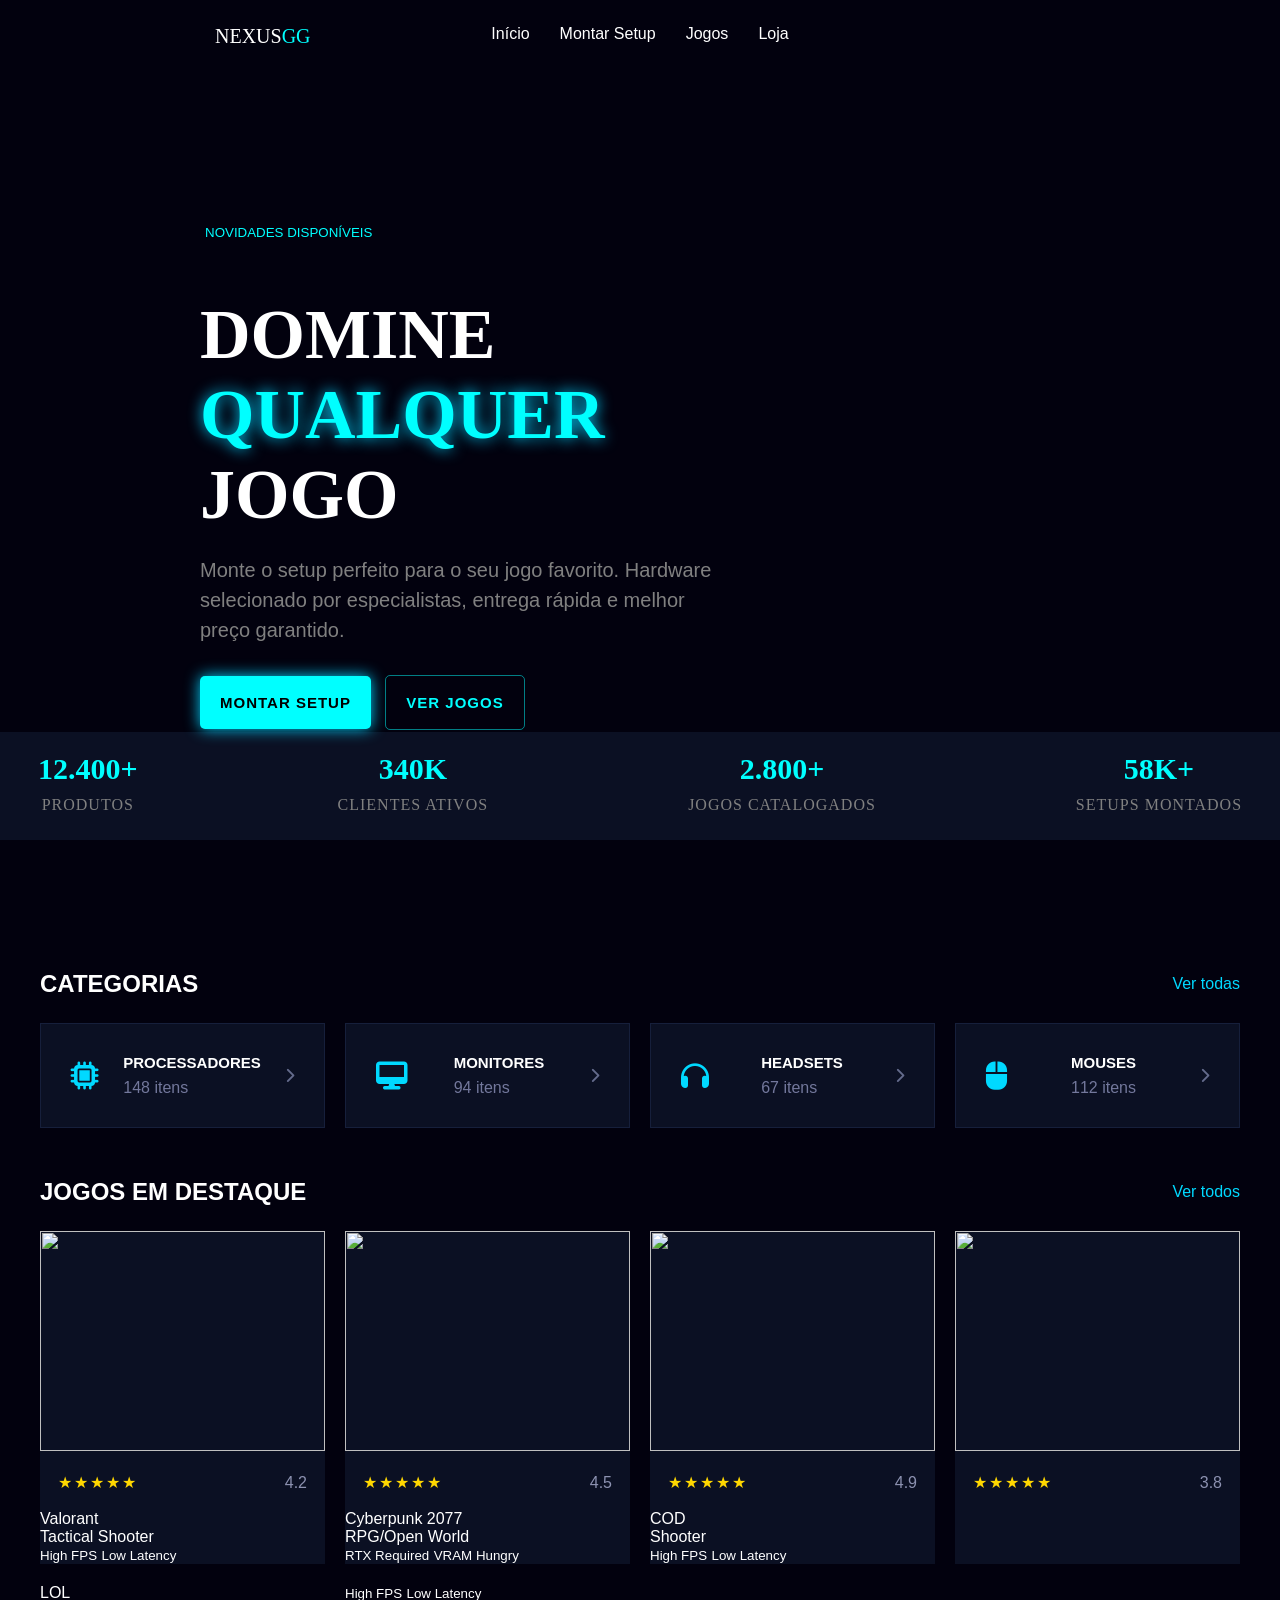
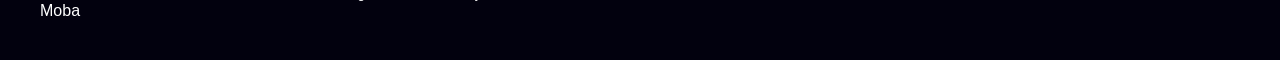
==== index.html @ 4ee85129 "Zero bala" ====
<!DOCTYPE html>
<html lang="pt-BR">

<head>
    <meta charset="UTF-8">
    <meta name="viewport" content="width=device-width, initial-scale=1.0">
    <title>NEXUSGG</title>
    <link rel="stylesheet" href="style.css">
     <link
    rel="stylesheet"
    href="https://cdnjs.cloudflare.com/ajax/libs/font-awesome/6.5.1/css/all.min.css"
    />
</head>

<body>
    <div class="bimg"></div>
    <header>
        <nav class="navegacao">
            <div class="navg">
                <span class="nexus">NEXUS<span class="gg">GG</span></span>
                <ul>
                    <li>Início</li>
                    <li>Montar Setup</li>
                    <li>Jogos</li>
                    <li>Loja</li>
                </ul>
            </div>
        </nav>
    </header>
    <main>
        <button class="novidade">NOVIDADES DISPONÍVEIS</button>
        <section class="intro">
            <span class="texto">DOMINE<br><span class="qualquer">QUALQUER</span><br>JOGO</span>
            <p>Monte o setup perfeito para o seu jogo favorito. Hardware<br>selecionado por especialistas, entrega
                rápida e melhor<br>preço garantido.</p>
            <button class="setup-button">MONTAR SETUP</button>
            <button class="jogos-button">VER JOGOS</button>
        </section>

        <div class="dados">
            <ul>
                <li>
                    <span class="valor">12.400+</span>
                    <span class="legenda">PRODUTOS</span>
                </li>
                <li>
                    <span class="valor">340K</span>
                    <span class="legenda">CLIENTES ATIVOS</span>
                </li>
                <li>
                    <span class="valor">2.800+</span>
                    <span class="legenda">JOGOS CATALOGADOS</span>
                </li>
                <li>
                    <span class="valor">58K+</span>
                    <span class="legenda">SETUPS MONTADOS</span>
                </li>
            </ul>
        </div>
    </main>
    <script src="main.js"></script>

    <section class="categorias">

        <div class="titulo">

            <h2>CATEGORIAS</h2>

            <a href="#">Ver todas</a>

        </div>

        <div class="cards-categorias">

            <div class="card">

                <i class="fa-solid fa-microchip"></i>

                <div>

                    <h3>PROCESSADORES</h3>

                    <p>148 itens</p>

                </div>

                <i class="fa-solid fa-chevron-right seta"></i>

            </div>

            <div class="card">

                <i class="fa-solid fa-desktop"></i>

                <div>

                    <h3>MONITORES</h3>

                    <p>94 itens</p>

                </div>

                <i class="fa-solid fa-chevron-right seta"></i>
                

            </div>

            <div class="card">

                <i class="fa-solid fa-headphones"></i>

                <div>

                    <h3>HEADSETS</h3>

                    <p>67 itens</p>

                </div>

                <i class="fa-solid fa-chevron-right seta"></i>

            </div>

            <div class="card">

                <i class="fa-solid fa-computer-mouse"></i>

                <div>

                    <h3>MOUSES</h3>

                    <p>112 itens</p>

                </div>

                <i class="fa-solid fa-chevron-right seta"></i>

            </div>

        </div>

    </section>

    <!-- JOGOS -->

    <section class="jogos">

        <div class="titulo">

            <h2>JOGOS EM DESTAQUE</h2>

            <a href="#">Ver todos</a>

        </div>

        <div class="cards-jogos">

            <!-- CARD 1 -->

            <div class="game-card">

                <img src="/PROJETO-INTEGRADOR-SITE/img/vava.png" alt="">

                <div class="game-info">

                    <div class="stars">

                        ★★★★★

                    </div>

                    <span>4.2</span>

                </div>

                <div class="dados-jogos">
                    <span>Valorant</span>
                    <span>Tactical Shooter</span>
                </div>
                <div class="buttons-jogos">
                    <button class="button-jogos">High FPS</button>
                    <button class="button-jogos">Low Latency</button>
                </div>

            </div>

            <!-- CARD 2 -->

            <div class="game-card">

                <img src="/PROJETO-INTEGRADOR-SITE/img/cyber.jpg" alt="">

                <div class="game-info">

                    <div class="stars">

                        ★★★★★

                    </div>

                    <span>4.5</span>

                </div>

                <div class="dados-jogos">
                    <span>Cyberpunk 2077</span>
                    <span>RPG/Open World</span>
                </div>
                <div class="buttons-jogos">
                    <button class="button-jogos">RTX Required</button>
                    <button class="button-jogos">VRAM Hungry</button>
                </div>

            </div>

            <!-- CARD 3 -->

            <div class="game-card">

                <img src="/PROJETO-INTEGRADOR-SITE/img/cod.jpg" alt="">

                <div class="game-info">

                    <div class="stars">

                        ★★★★★

                    </div>

                    <span>4.9</span>

                </div>

                <div class="dados-jogos">
                    <span>COD</span>
                    <span>Shooter</span>
                </div>
                <div class="buttons-jogos">
                    <button class="button-jogos">High FPS</button>
                    <button class="button-jogos">Low Latency</button>
                </div>

            </div>

            <!-- CARD 4 -->

            <div class="game-card">

                <img src="/PROJETO-INTEGRADOR-SITE/img/lol.jpg" alt="">

                <div class="game-info">

                    <div class="stars">

                        ★★★★★

                    </div>

                    <span>3.8</span>

                </div>

            </div>
                <div class="dados-jogos">
                    <span>LOL</span>
                    <span>Moba</span>
                </div>
                <div class="buttons-jogos">
                    <button class="button-jogos">High FPS</button>
                    <button class="button-jogos">Low Latency</button>
                </div>
        </div>

    </section>
</body>

</html>
---- style.css ----
*{
    margin: 0;
    padding: 0;
    box-sizing: border-box;
}

body{
    font-family: Arial, Helvetica, sans-serif;
    background-color: rgb(2, 1, 14);
}

.bimg{
    background-image: url(/PROJETO-INTEGRADOR-SITE/img/setup.png);
    background-size: cover;
    position: absolute;
    background-position: center;
    opacity: 1;

    width: 100%;
    height: 90%;

    z-index: -1;

    mask-image: linear-gradient(
        to right,
        transparent 0%,
        transparent 30%,
        black 100%
    );
}

.navg{
    height: 70px;
    width: 100%;
    background: rgb(2, 1, 14);
    display: grid;
    grid-template-columns: 1fr auto 1fr;
    justify-content: space-between;
}

.navg ul{
    padding: 25px;
    color: white;
    gap: 30px;
    display: flex;
    list-style: none;
}

.nexus{
    font-size: 20px;
    margin-left: 190px;
    padding: 25px;
    color: white;
}

.intro{
    padding: 200px;
}
.texto{
    color: white;
    font-weight: bold;
    font-size: 70px;
}

.intro p{
    color: gray;
    margin-top: 20px;
    margin-bottom: 10px ;
    font-size: 20px;
    line-height: 1.5;
}

.intro button{
    letter-spacing: 1px;
    margin-top: 20px;
    padding: 18px 20px;
    border-radius: 5px;
    font-weight: bold;
    font-size: 15px;
}

.dados{
    background: #0b1023;
    justify-content: center;
    align-items: center;
    height: 12%;
    width: 100%;
    position: absolute;
    bottom: 60px;

    z-index: -1;
}


.dados ul{
    padding: 20px;
    display: flex;
    justify-content: center;
    align-items: center;
    gap: 200px;
    list-style: none;
}

.dados li{
    display: flex;
    flex-direction: column;
    align-items: center;
    text-align: center;
    font-family: "Nasalization";
}

.novidade{
    display: flex;
    position: relative;
    top: 150px;
    margin-left: 200px;
    font-size: smaller;
    padding: 5px 5px;
    border-radius: 15px;
}

/* NAVBAR */

.navbar{
    width: 100%;

    display: flex;

    justify-content: space-between;

    align-items: center;

    padding: 22px 40px;

    border-bottom: 1px solid #11182f;
}

/* LOGO */

.logo{
    display: flex;

    align-items: center;

    gap: 12px;
}

.logo-icon{
    width: 38px;
    height: 38px;

    background: linear-gradient(135deg, #00d9ff, #008cff);

    border-radius: 8px;

    display: flex;

    justify-content: center;

    align-items: center;
}

.logo-icon i{
    color: black;
}

.logo h1{
    font-size: 33px;
}

.logo span{
    color: #00d9ff;
}

/* MENU */

nav{
    display: flex;

    gap: 35px;
}

nav a{
    text-decoration: none;

    color: #6c7192;

    transition: 0.3s;
}

nav a:hover{
    color: #00d9ff;
}

.active{
    color: #00d9ff;
    border-bottom: 2px solid #00d9ff;
    padding-bottom: 6px;
}

/* ICONS */

.icons{
    display: flex;

    gap: 22px;

    color: #7a80a3;

    font-size: 18px;
}

.icons i{
    cursor: pointer;

    transition: 0.3s;
}

.icons i:hover{
    color: #00d9ff;
}

/* TITULOS */

.titulo{
    display: flex;
    justify-content: space-between;
    align-items: center;
    margin-bottom: 25px;
}

.titulo a{
    color: #00d9ff;

    text-decoration: none;
}

.titulo h2{
    color: white;
}

/* CATEGORIAS */

.categorias{
    color:white;
    padding: 40px;
}

/* GRID */

.cards-categorias{
    display: grid;

    grid-template-columns: repeat(4, 1fr);

    gap: 20px;
}

/* CARD */

.card{
    color: white;

    background-color: #0b1023;

    border: 1px solid #161f3b;


    padding: 30px;

    display: flex;

    justify-content: space-between;

    align-items: center;

    transition: 0.3s;

    cursor: pointer;
}

.card:hover{
    transform: translateY(-5px);

    border-color: #00d9ff;
}

/* ICONE */

.card i{
    font-size: 28px;
}

/* PRIMEIRO ICONE */

.card i:first-child{
    color: #00d9ff;
}

/* SETA */

.seta{
    color: #646b8c;

    font-size: 15px !important;
}

/* TEXTO */

.card h3{
    font-size: 15px;

    margin-bottom: 8px;
}

.card p{
    color: #73789c;
}

/* JOGOS */

.jogos{
    padding: 10px 40px 40px 40px;
}

/* GRID JOGOS */

.cards-jogos{

    display: grid;

    grid-template-columns: repeat(4, 1fr);

    gap: 20px;
}

/* CARD GAME */

.game-card{
    background-color: #0b1023;


    overflow: hidden;

    transition: 0.3s;

    cursor: pointer;
}

.game-card:hover{
    transform: scale(1.03);
}

/* IMAGEM */

.game-card img{
    width: 100%;

    height: 220px;

    object-fit: cover;
}

/* INFO */

.game-info{
    display: flex;

    justify-content: space-between;

    align-items: center;

    padding: 18px;
}

/* ESTRELAS */

.stars{
    color: gold;

    letter-spacing: 2px;
}

.game-info span{
    color: #8d92b1;
}

.dados-jogos{
    color :white;
    display: grid; 
}

.button-jogos{

    color: white;
    border:none;
    background:none;
}













/* RESPONSIVO */

@media(max-width: 1100px){

    .cards-categorias{
        grid-template-columns: repeat(2, 1fr);
    }

    .cards-jogos{
        grid-template-columns: repeat(2, 1fr);
    }

}

@media(max-width: 700px){

    .navbar{
        flex-direction: column;

        gap: 20px;
    }

    nav{
        flex-wrap: wrap;

        justify-content: center;
    }

    .cards-categorias{
        grid-template-columns: 1fr;
    }

    .cards-jogos{
        grid-template-columns: 1fr;
    }

}








































/*Aparencia*/

@font-face {
    font-family: "Nasalization";
    src: url(/PROJETO-INTEGRADOR-SITE/fonts/Nasalization\ Rg.otf) format("opentype");
}

@font-face {
    font-family: "Micro";
    src: url(/PROJETO-INTEGRADOR-SITE/fonts/microgrammanormal.ttf) format("opentype");
}

.navg li:hover{
    color: aqua;
    transition: 0.3s;
    cursor: pointer;
}


.intro button:hover{
    transform: translateY(-10px);
    transition: 0.5s;
}

.nexus{
    font-family: "Nasalization";
    cursor: pointer;
}

.gg{
    color: aqua;
}

.qualquer{
    font-family: "Micro";
    color: aqua;
    text-shadow: 0px 0px 15px rgb(0, 210, 253);
}
.texto{
    font-family: "Micro";
}

.setup-button{
    color: black;
    background: aqua;
    box-shadow: 0px 0px 15px rgb(0, 210, 253);
    border-style: none;
}

.setup-button:hover{
    background: white;
    transition: 0.5s;
}

.jogos-button{
    margin-left: 10px;
    background: none;
    border: 1px solid rgba(0, 255, 255, 0.493);
    color: aqua;
}

.jogos-button:hover{
    background: rgb(37, 37, 37);
    transition: 0.5s;
}

.novidade{
    border-style: inherit;
    color: aqua;
    background: none;
}
.valor{
    color: aqua;
    font-weight: bold;
    font-size: 30px;
    margin-bottom: 10px;
}

.legenda{
    color: gray;
    letter-spacing: 1px;
}






/* Responsividade */
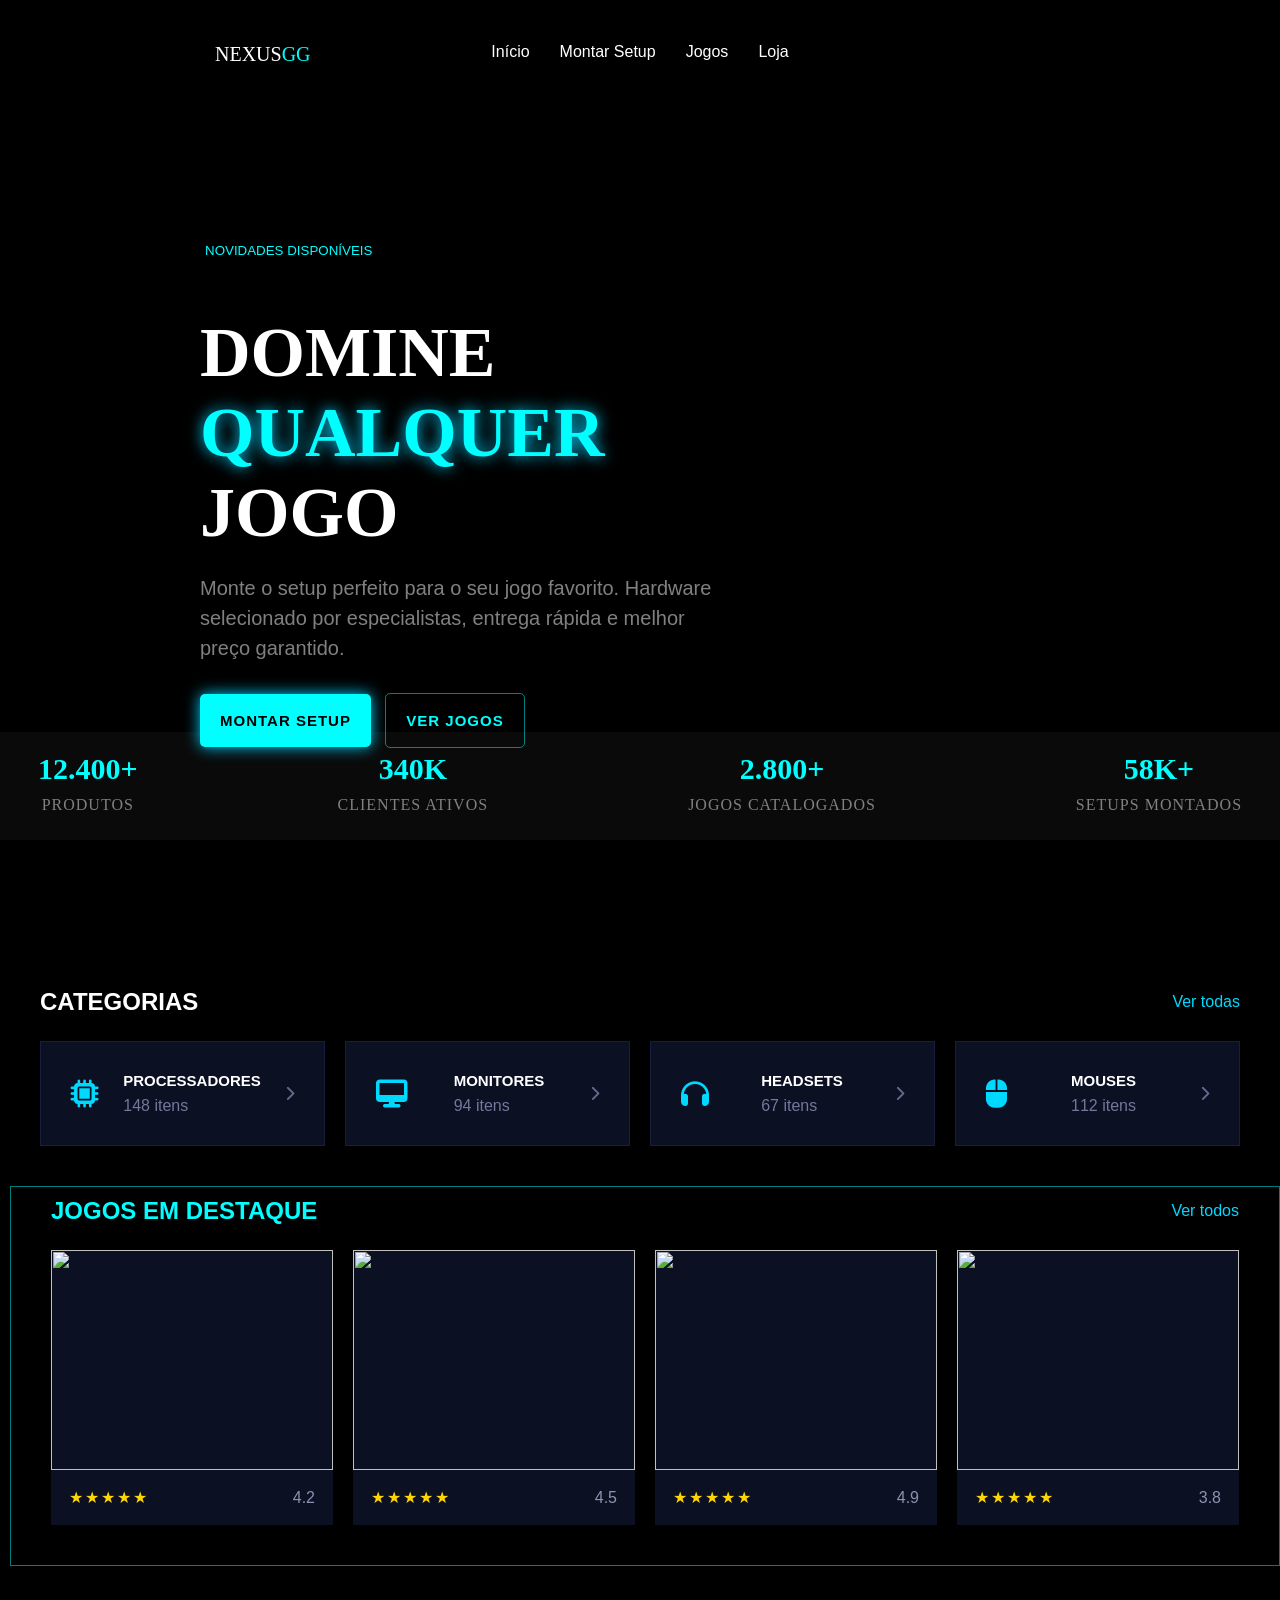
==== commit b9385610: "Finaliza merge" ====
--- a/index.html
+++ b/index.html
@@ -1,277 +1,260 @@
-<!DOCTYPE html>
-<html lang="pt-BR">
-
-<head>
-    <meta charset="UTF-8">
-    <meta name="viewport" content="width=device-width, initial-scale=1.0">
-    <title>NEXUSGG</title>
-    <link rel="stylesheet" href="style.css">
-     <link
-    rel="stylesheet"
-    href="https://cdnjs.cloudflare.com/ajax/libs/font-awesome/6.5.1/css/all.min.css"
-    />
-</head>
-
-<body>
-    <div class="bimg"></div>
-    <header>
-        <nav class="navegacao">
-            <div class="navg">
-                <span class="nexus">NEXUS<span class="gg">GG</span></span>
-                <ul>
-                    <li>Início</li>
-                    <li>Montar Setup</li>
-                    <li>Jogos</li>
-                    <li>Loja</li>
-                </ul>
-            </div>
-        </nav>
-    </header>
-    <main>
-        <button class="novidade">NOVIDADES DISPONÍVEIS</button>
-        <section class="intro">
-            <span class="texto">DOMINE<br><span class="qualquer">QUALQUER</span><br>JOGO</span>
-            <p>Monte o setup perfeito para o seu jogo favorito. Hardware<br>selecionado por especialistas, entrega
-                rápida e melhor<br>preço garantido.</p>
-            <button class="setup-button">MONTAR SETUP</button>
-            <button class="jogos-button">VER JOGOS</button>
-        </section>
-
-        <div class="dados">
-            <ul>
-                <li>
-                    <span class="valor">12.400+</span>
-                    <span class="legenda">PRODUTOS</span>
-                </li>
-                <li>
-                    <span class="valor">340K</span>
-                    <span class="legenda">CLIENTES ATIVOS</span>
-                </li>
-                <li>
-                    <span class="valor">2.800+</span>
-                    <span class="legenda">JOGOS CATALOGADOS</span>
-                </li>
-                <li>
-                    <span class="valor">58K+</span>
-                    <span class="legenda">SETUPS MONTADOS</span>
-                </li>
-            </ul>
-        </div>
-    </main>
-    <script src="main.js"></script>
-
-    <section class="categorias">
-
-        <div class="titulo">
-
-            <h2>CATEGORIAS</h2>
-
-            <a href="#">Ver todas</a>
-
-        </div>
-
-        <div class="cards-categorias">
-
-            <div class="card">
-
-                <i class="fa-solid fa-microchip"></i>
-
-                <div>
-
-                    <h3>PROCESSADORES</h3>
-
-                    <p>148 itens</p>
-
-                </div>
-
-                <i class="fa-solid fa-chevron-right seta"></i>
-
-            </div>
-
-            <div class="card">
-
-                <i class="fa-solid fa-desktop"></i>
-
-                <div>
-
-                    <h3>MONITORES</h3>
-
-                    <p>94 itens</p>
-
-                </div>
-
-                <i class="fa-solid fa-chevron-right seta"></i>
-                
-
-            </div>
-
-            <div class="card">
-
-                <i class="fa-solid fa-headphones"></i>
-
-                <div>
-
-                    <h3>HEADSETS</h3>
-
-                    <p>67 itens</p>
-
-                </div>
-
-                <i class="fa-solid fa-chevron-right seta"></i>
-
-            </div>
-
-            <div class="card">
-
-                <i class="fa-solid fa-computer-mouse"></i>
-
-                <div>
-
-                    <h3>MOUSES</h3>
-
-                    <p>112 itens</p>
-
-                </div>
-
-                <i class="fa-solid fa-chevron-right seta"></i>
-
-            </div>
-
-        </div>
-
-    </section>
-
-    <!-- JOGOS -->
-
-    <section class="jogos">
-
-        <div class="titulo">
-
-            <h2>JOGOS EM DESTAQUE</h2>
-
-            <a href="#">Ver todos</a>
-
-        </div>
-
-        <div class="cards-jogos">
-
-            <!-- CARD 1 -->
-
-            <div class="game-card">
-
-                <img src="/PROJETO-INTEGRADOR-SITE/img/vava.png" alt="">
-
-                <div class="game-info">
-
-                    <div class="stars">
-
-                        ★★★★★
-
-                    </div>
-
-                    <span>4.2</span>
-
-                </div>
-
-                <div class="dados-jogos">
-                    <span>Valorant</span>
-                    <span>Tactical Shooter</span>
-                </div>
-                <div class="buttons-jogos">
-                    <button class="button-jogos">High FPS</button>
-                    <button class="button-jogos">Low Latency</button>
-                </div>
-
-            </div>
-
-            <!-- CARD 2 -->
-
-            <div class="game-card">
-
-                <img src="/PROJETO-INTEGRADOR-SITE/img/cyber.jpg" alt="">
-
-                <div class="game-info">
-
-                    <div class="stars">
-
-                        ★★★★★
-
-                    </div>
-
-                    <span>4.5</span>
-
-                </div>
-
-                <div class="dados-jogos">
-                    <span>Cyberpunk 2077</span>
-                    <span>RPG/Open World</span>
-                </div>
-                <div class="buttons-jogos">
-                    <button class="button-jogos">RTX Required</button>
-                    <button class="button-jogos">VRAM Hungry</button>
-                </div>
-
-            </div>
-
-            <!-- CARD 3 -->
-
-            <div class="game-card">
-
-                <img src="/PROJETO-INTEGRADOR-SITE/img/cod.jpg" alt="">
-
-                <div class="game-info">
-
-                    <div class="stars">
-
-                        ★★★★★
-
-                    </div>
-
-                    <span>4.9</span>
-
-                </div>
-
-                <div class="dados-jogos">
-                    <span>COD</span>
-                    <span>Shooter</span>
-                </div>
-                <div class="buttons-jogos">
-                    <button class="button-jogos">High FPS</button>
-                    <button class="button-jogos">Low Latency</button>
-                </div>
-
-            </div>
-
-            <!-- CARD 4 -->
-
-            <div class="game-card">
-
-                <img src="/PROJETO-INTEGRADOR-SITE/img/lol.jpg" alt="">
-
-                <div class="game-info">
-
-                    <div class="stars">
-
-                        ★★★★★
-
-                    </div>
-
-                    <span>3.8</span>
-
-                </div>
-
-            </div>
-                <div class="dados-jogos">
-                    <span>LOL</span>
-                    <span>Moba</span>
-                </div>
-                <div class="buttons-jogos">
-                    <button class="button-jogos">High FPS</button>
-                    <button class="button-jogos">Low Latency</button>
-                </div>
-        </div>
-
-    </section>
-</body>
-
-</html>
+<<<<<<< HEAD
+<!DOCTYPE html>
+<html lang="en">
+<head>
+    <meta charset="UTF-8">
+    <meta name="viewport" content="width=device-width, initial-scale=1.0">
+    <title>Document</title>
+</head>
+<body>
+    
+</body>
+</html>
+=======
+<!DOCTYPE html>
+<html lang="pt-BR">
+
+<head>
+    <meta charset="UTF-8">
+    <meta name="viewport" content="width=device-width, initial-scale=1.0">
+    <title>NEXUSGG</title>
+    <link rel="stylesheet" href="style.css">
+     <link
+    rel="stylesheet"
+    href="https://cdnjs.cloudflare.com/ajax/libs/font-awesome/6.5.1/css/all.min.css"
+    />
+</head>
+
+<body>
+    <div class="bimg"></div>
+    <header>
+        <nav class="navegacao">
+            <div class="navg">
+                <span class="nexus">NEXUS<span class="gg">GG</span></span>
+                <ul>
+                    <li>Início</li>
+                    <li>Montar Setup</li>
+                    <li>Jogos</li>
+                    <li>Loja</li>
+                </ul>
+            </div>
+        </nav>
+    </header>
+    <main>
+        <button class="novidade">NOVIDADES DISPONÍVEIS</button>
+        <section class="intro">
+            <span class="texto">DOMINE<br><span class="qualquer">QUALQUER</span><br>JOGO</span>
+            <p>Monte o setup perfeito para o seu jogo favorito. Hardware<br>selecionado por especialistas, entrega
+                rápida e melhor<br>preço garantido.</p>
+            <button class="setup">MONTAR SETUP</button>
+            <button class="jogos">VER JOGOS</button>
+        </section>
+
+        <div class="dados">
+            <ul>
+                <li>
+                    <span class="valor">12.400+</span>
+                    <span class="legenda">PRODUTOS</span>
+                </li>
+                <li>
+                    <span class="valor">340K</span>
+                    <span class="legenda">CLIENTES ATIVOS</span>
+                </li>
+                <li>
+                    <span class="valor">2.800+</span>
+                    <span class="legenda">JOGOS CATALOGADOS</span>
+                </li>
+                <li>
+                    <span class="valor">58K+</span>
+                    <span class="legenda">SETUPS MONTADOS</span>
+                </li>
+            </ul>
+        </div>
+    </main>
+    <script src="main.js"></script>
+
+    <section class="categorias">
+
+        <div class="titulo">
+
+            <h2>CATEGORIAS</h2>
+
+            <a href="#">Ver todas</a>
+
+        </div>
+
+        <div class="cards-categorias">
+
+            <div class="card">
+
+                <i class="fa-solid fa-microchip"></i>
+
+                <div>
+
+                    <h3>PROCESSADORES</h3>
+
+                    <p>148 itens</p>
+
+                </div>
+
+                <i class="fa-solid fa-chevron-right seta"></i>
+
+            </div>
+
+            <div class="card">
+
+                <i class="fa-solid fa-desktop"></i>
+
+                <div>
+
+                    <h3>MONITORES</h3>
+
+                    <p>94 itens</p>
+
+                </div>
+
+                <i class="fa-solid fa-chevron-right seta"></i>
+                
+
+            </div>
+
+            <div class="card">
+
+                <i class="fa-solid fa-headphones"></i>
+
+                <div>
+
+                    <h3>HEADSETS</h3>
+
+                    <p>67 itens</p>
+
+                </div>
+
+                <i class="fa-solid fa-chevron-right seta"></i>
+
+            </div>
+
+            <div class="card">
+
+                <i class="fa-solid fa-computer-mouse"></i>
+
+                <div>
+
+                    <h3>MOUSES</h3>
+
+                    <p>112 itens</p>
+
+                </div>
+
+                <i class="fa-solid fa-chevron-right seta"></i>
+
+            </div>
+
+        </div>
+
+    </section>
+
+    <!-- JOGOS -->
+
+    <section class="jogos">
+
+        <div class="titulo">
+
+            <h2>JOGOS EM DESTAQUE</h2>
+
+            <a href="#">Ver todos</a>
+
+        </div>
+
+        <div class="cards-jogos">
+
+            <!-- CARD 1 -->
+
+            <div class="game-card">
+
+                <img src="/PROJETO-INTEGRADOR-SITE/img/vava.png" alt="">
+
+                <div class="game-info">
+
+                    <div class="stars">
+
+                        ★★★★★
+
+                    </div>
+
+                    <span>4.2</span>
+
+                </div>
+
+            </div>
+
+            <!-- CARD 2 -->
+
+            <div class="game-card">
+
+                <img src="/PROJETO-INTEGRADOR-SITE/img/cyber.jpg" alt="">
+
+                <div class="game-info">
+
+                    <div class="stars">
+
+                        ★★★★★
+
+                    </div>
+
+                    <span>4.5</span>
+
+                </div>
+
+            </div>
+
+            <!-- CARD 3 -->
+
+            <div class="game-card">
+
+                <img src="/PROJETO-INTEGRADOR-SITE/img/cod.jpg" alt="">
+
+                <div class="game-info">
+
+                    <div class="stars">
+
+                        ★★★★★
+
+                    </div>
+
+                    <span>4.9</span>
+
+                </div>
+
+            </div>
+
+            <!-- CARD 4 -->
+
+            <div class="game-card">
+
+                <img src="/PROJETO-INTEGRADOR-SITE/img/lol.jpg" alt="">
+
+                <div class="game-info">
+
+                    <div class="stars">
+
+                        ★★★★★
+
+                    </div>
+
+                    <span>3.8</span>
+
+                </div>
+
+            </div>
+
+        </div>
+
+    </section>
+</body>
+
+</html>
+    <footer>
+        Teste
+    </footer>
+>>>>>>> 4780f56eb5654d97548fdc723a9b22219c16ffde
--- a/style.css
+++ b/style.css
@@ -6,17 +6,17 @@
 
 body{
     font-family: Arial, Helvetica, sans-serif;
-    background-color: rgb(2, 1, 14);
+    background-color: black;
 }
 
 .bimg{
     background-image: url(/PROJETO-INTEGRADOR-SITE/img/setup.png);
     background-size: cover;
-    position: absolute;
+    position: fixed;
     background-position: center;
     opacity: 1;
 
-    width: 100%;
+    width: 101%;
     height: 90%;
 
     z-index: -1;
@@ -32,7 +32,7 @@
 .navg{
     height: 70px;
     width: 100%;
-    background: rgb(2, 1, 14);
+    background: black;
     display: grid;
     grid-template-columns: 1fr auto 1fr;
     justify-content: space-between;
@@ -80,7 +80,7 @@
 }
 
 .dados{
-    background: #0b1023;
+    background: rgb(10, 10, 10);
     justify-content: center;
     align-items: center;
     height: 12%;
@@ -224,8 +224,11 @@
 
 .titulo{
     display: flex;
+
     justify-content: space-between;
-    align-items: center;
+
+    align-items: center;
+
     margin-bottom: 25px;
 }
 
@@ -233,10 +236,6 @@
     color: #00d9ff;
 
     text-decoration: none;
-}
-
-.titulo h2{
-    color: white;
 }
 
 /* CATEGORIAS */
@@ -326,7 +325,6 @@
 /* GRID JOGOS */
 
 .cards-jogos{
-
     display: grid;
 
     grid-template-columns: repeat(4, 1fr);
@@ -384,30 +382,6 @@
 .game-info span{
     color: #8d92b1;
 }
-
-.dados-jogos{
-    color :white;
-    display: grid; 
-}
-
-.button-jogos{
-
-    color: white;
-    border:none;
-    background:none;
-}
-
-
-
-
-
-
-
-
-
-
-
-
 
 /* RESPONSIVO */
 
@@ -528,26 +502,26 @@
     font-family: "Micro";
 }
 
-.setup-button{
+.setup{
     color: black;
     background: aqua;
     box-shadow: 0px 0px 15px rgb(0, 210, 253);
     border-style: none;
 }
 
-.setup-button:hover{
+.setup:hover{
     background: white;
     transition: 0.5s;
 }
 
-.jogos-button{
+.jogos{
     margin-left: 10px;
     background: none;
     border: 1px solid rgba(0, 255, 255, 0.493);
     color: aqua;
 }
 
-.jogos-button:hover{
+.jogos:hover{
     background: rgb(37, 37, 37);
     transition: 0.5s;
 }
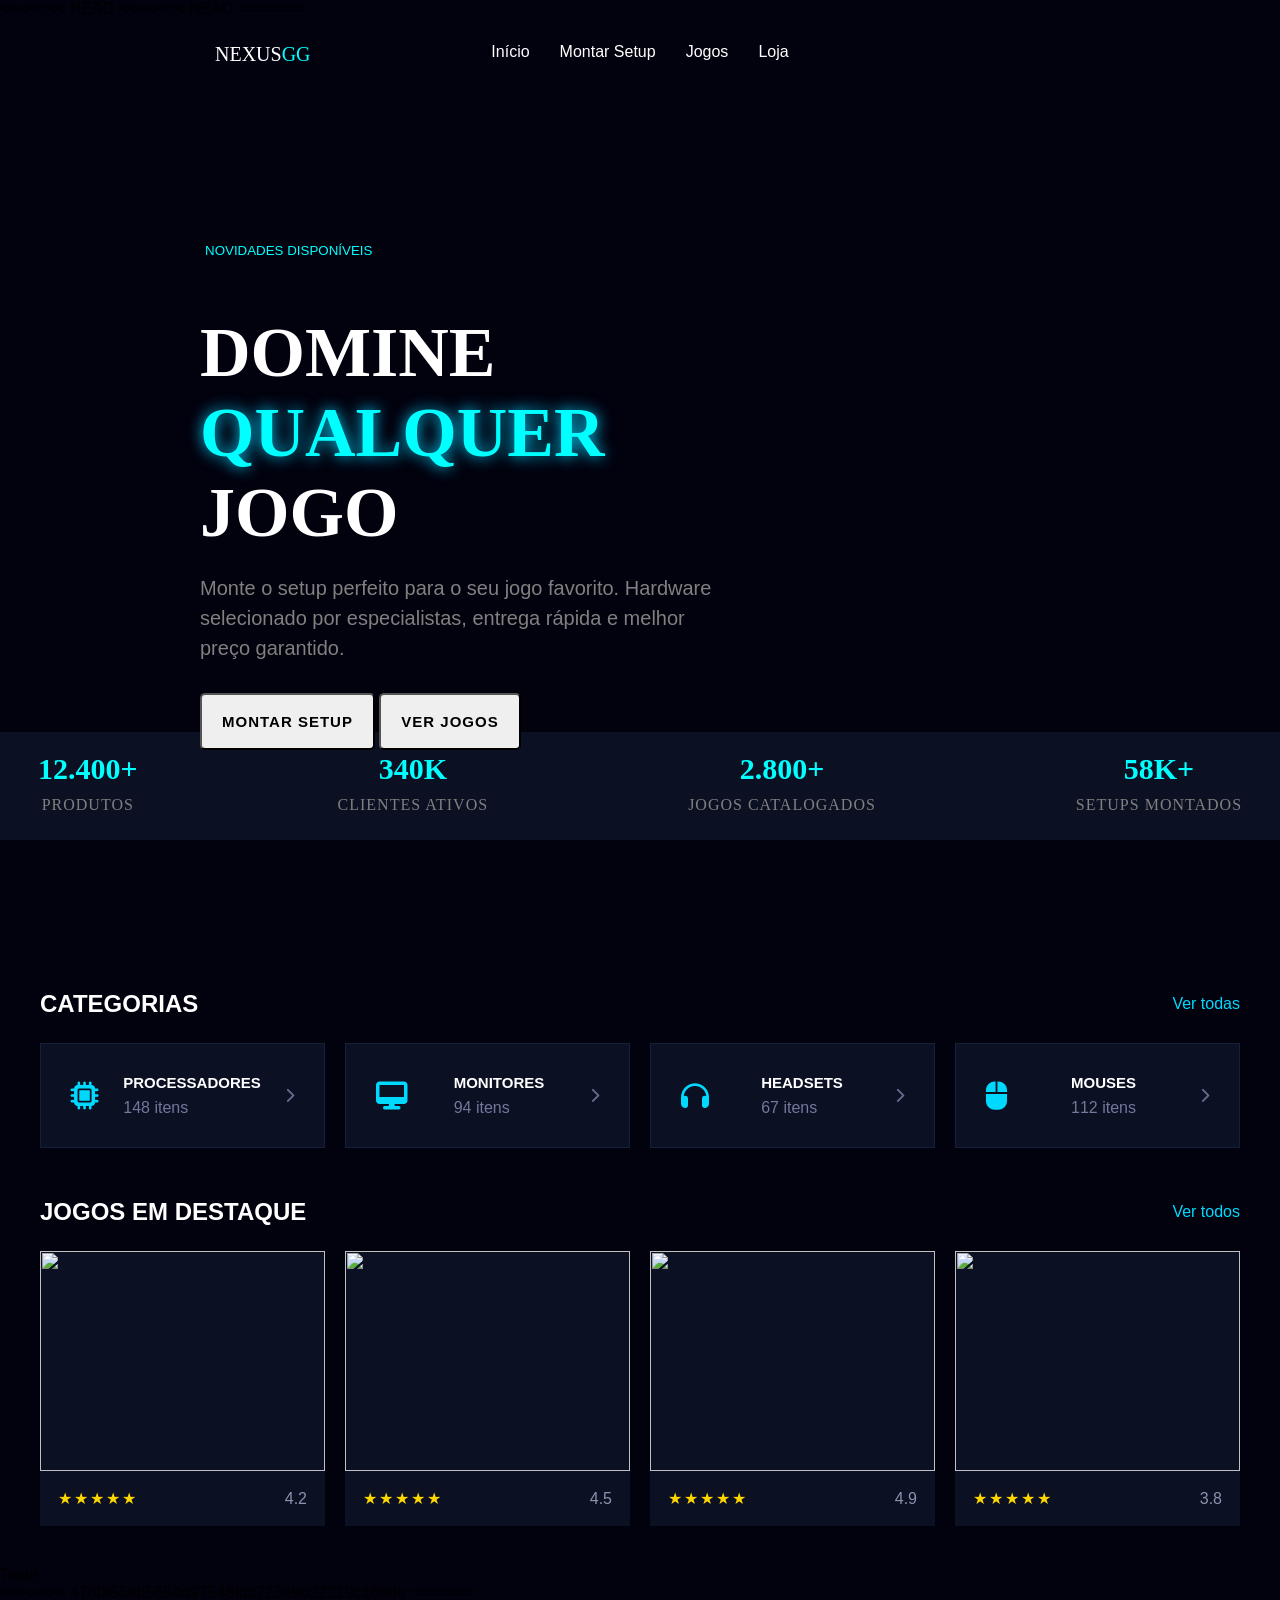
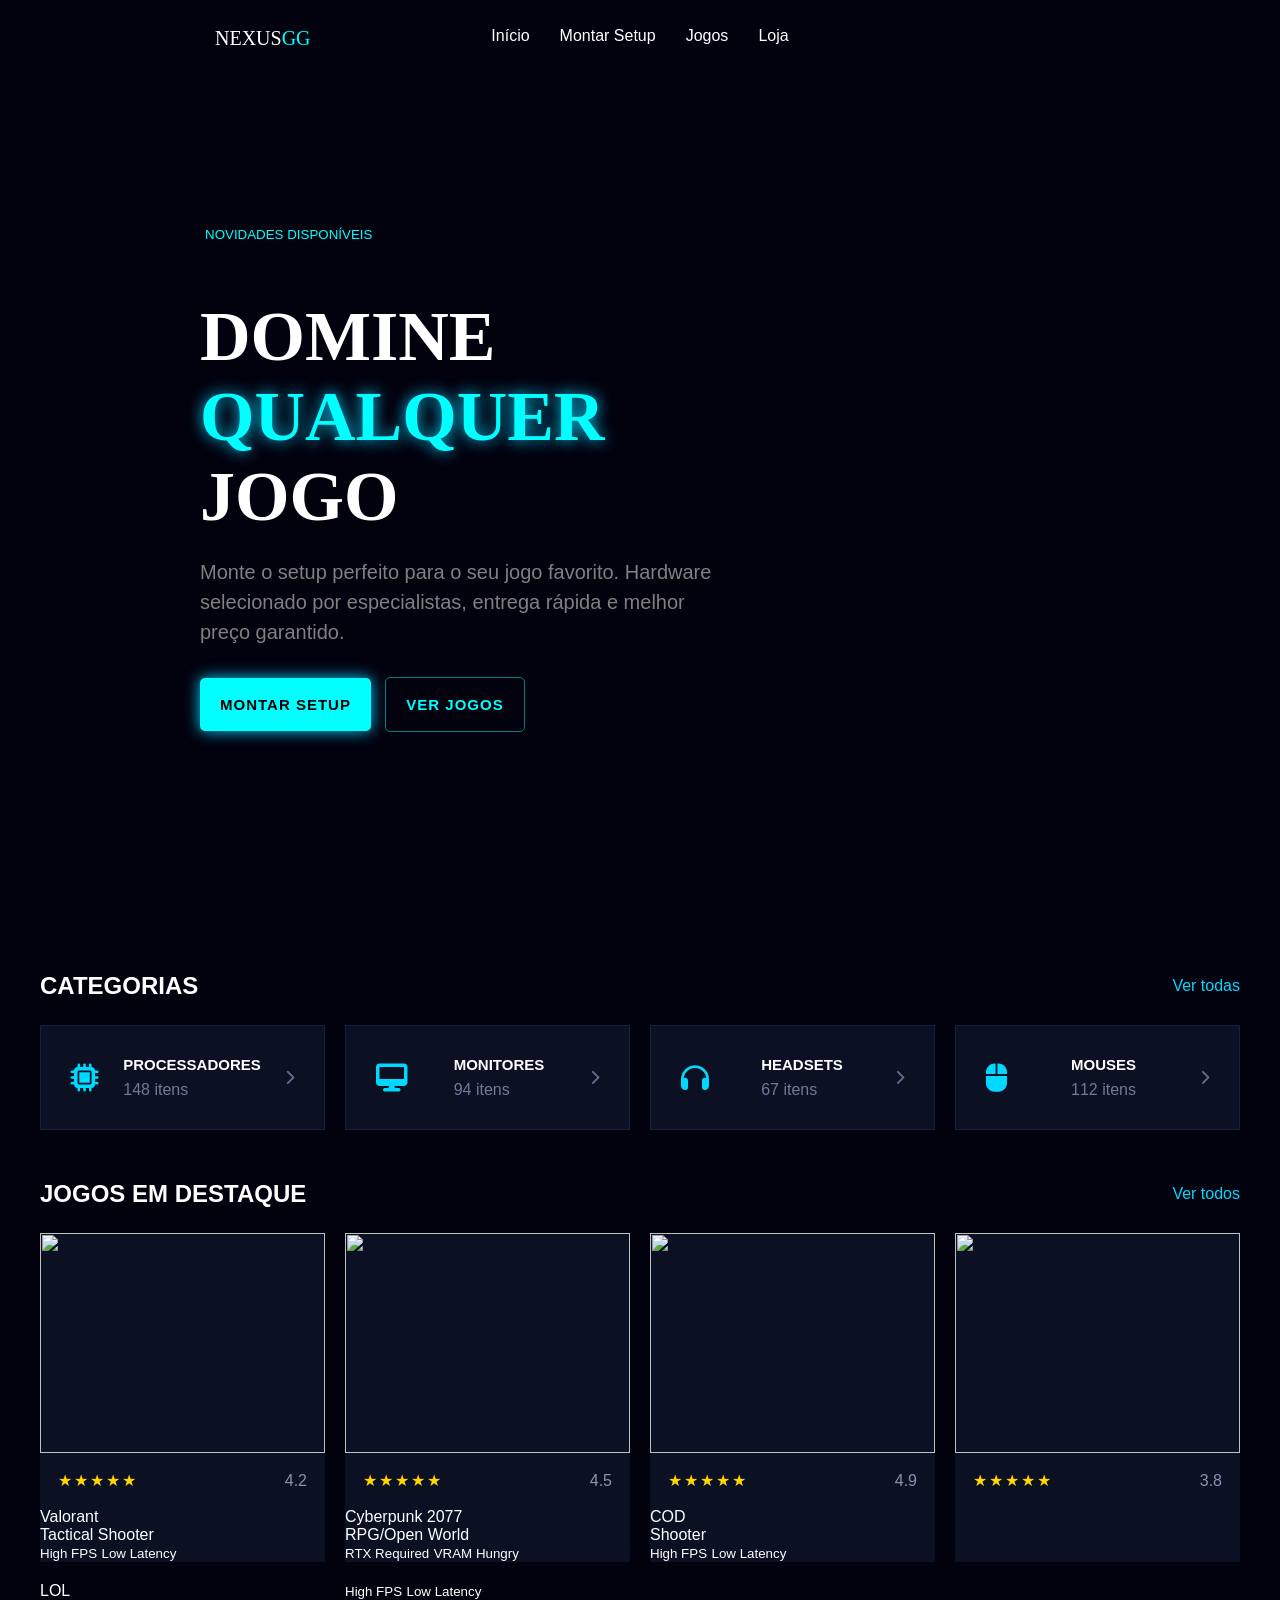
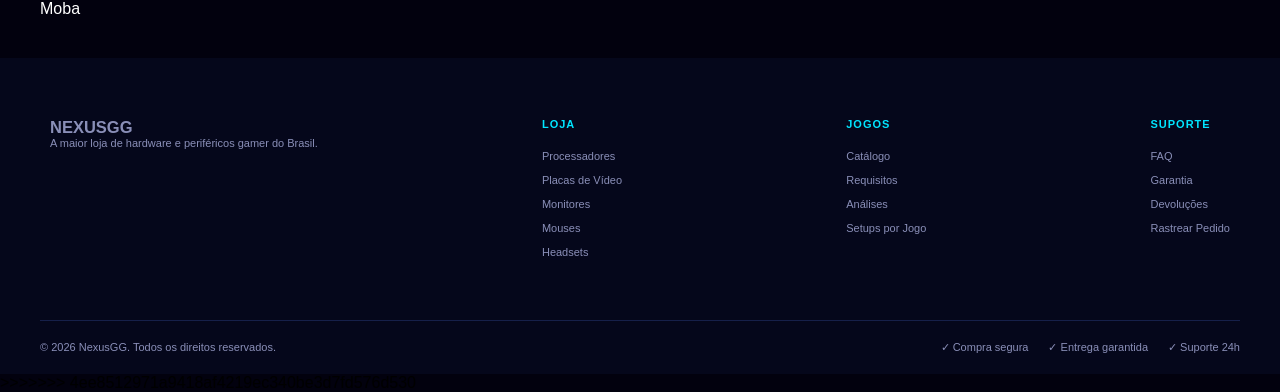
==== commit 91b2305b: "Rodape do site quase pronto" ====
--- a/index.html
+++ b/index.html
@@ -1,10 +1,11 @@
+<<<<<<< HEAD
 <<<<<<< HEAD
 <!DOCTYPE html>
 <html lang="en">
 <head>
     <meta charset="UTF-8">
     <meta name="viewport" content="width=device-width, initial-scale=1.0">
-    <title>Document</title>
+    <title>NEXUSGG</title>
 </head>
 <body>
     
@@ -258,3 +259,341 @@
         Teste
     </footer>
 >>>>>>> 4780f56eb5654d97548fdc723a9b22219c16ffde
+=======
+<!DOCTYPE html>
+<html lang="pt-BR">
+
+<head>
+    <meta charset="UTF-8">
+    <meta name="viewport" content="width=device-width, initial-scale=1.0">
+    <title>NEXUSGG</title>
+    <link rel="stylesheet" href="style.css">
+     <link
+    rel="stylesheet"
+    href="https://cdnjs.cloudflare.com/ajax/libs/font-awesome/6.5.1/css/all.min.css"
+    />
+</head>
+
+<body>
+    <div class="bimg"></div>
+    <header>
+        <nav class="navegacao">
+            <div class="navg">
+                <span class="nexus">NEXUS<span class="gg">GG</span></span>
+                <ul>
+                    <li>Início</li>
+                    <li>Montar Setup</li>
+                    <li>Jogos</li>
+                    <li>Loja</li>
+                </ul>
+            </div>
+        </nav>
+    </header>
+    <main>
+        <button class="novidade">NOVIDADES DISPONÍVEIS</button>
+        <section class="intro">
+            <span class="texto">DOMINE<br><span class="qualquer">QUALQUER</span><br>JOGO</span>
+            <p>Monte o setup perfeito para o seu jogo favorito. Hardware<br>selecionado por especialistas, entrega
+                rápida e melhor<br>preço garantido.</p>
+            <button class="setup-button">MONTAR SETUP</button>
+            <button class="jogos-button">VER JOGOS</button>
+        </section>
+
+        <div class="dados">
+            <ul>
+                <li>
+                    <span class="valor">12.400+</span>
+                    <span class="legenda">PRODUTOS</span>
+                </li>
+                <li>
+                    <span class="valor">340K</span>
+                    <span class="legenda">CLIENTES ATIVOS</span>
+                </li>
+                <li>
+                    <span class="valor">2.800+</span>
+                    <span class="legenda">JOGOS CATALOGADOS</span>
+                </li>
+                <li>
+                    <span class="valor">58K+</span>
+                    <span class="legenda">SETUPS MONTADOS</span>
+                </li>
+            </ul>
+        </div>
+    </main>
+    <script src="main.js"></script>
+
+    <section class="categorias">
+
+        <div class="titulo">
+
+            <h2>CATEGORIAS</h2>
+
+            <a href="#">Ver todas</a>
+
+        </div>
+
+        <div class="cards-categorias">
+
+            <div class="card">
+
+                <i class="fa-solid fa-microchip"></i>
+
+                <div>
+
+                    <h3>PROCESSADORES</h3>
+
+                    <p>148 itens</p>
+
+                </div>
+
+                <i class="fa-solid fa-chevron-right seta"></i>
+
+            </div>
+
+            <div class="card">
+
+                <i class="fa-solid fa-desktop"></i>
+
+                <div>
+
+                    <h3>MONITORES</h3>
+
+                    <p>94 itens</p>
+
+                </div>
+
+                <i class="fa-solid fa-chevron-right seta"></i>
+                
+
+            </div>
+
+            <div class="card">
+
+                <i class="fa-solid fa-headphones"></i>
+
+                <div>
+
+                    <h3>HEADSETS</h3>
+
+                    <p>67 itens</p>
+
+                </div>
+
+                <i class="fa-solid fa-chevron-right seta"></i>
+
+            </div>
+
+            <div class="card">
+
+                <i class="fa-solid fa-computer-mouse"></i>
+
+                <div>
+
+                    <h3>MOUSES</h3>
+
+                    <p>112 itens</p>
+
+                </div>
+
+                <i class="fa-solid fa-chevron-right seta"></i>
+
+            </div>
+
+        </div>
+
+    </section>
+
+    <!-- JOGOS -->
+
+    <section class="jogos">
+
+        <div class="titulo">
+
+            <h2>JOGOS EM DESTAQUE</h2>
+
+            <a href="#">Ver todos</a>
+
+        </div>
+
+        <div class="cards-jogos">
+
+            <!-- CARD 1 -->
+
+            <div class="game-card">
+
+                <img src="/PROJETO-INTEGRADOR-SITE/img/vava.png" alt="">
+
+                <div class="game-info">
+
+                    <div class="stars">
+
+                        ★★★★★
+
+                    </div>
+
+                    <span>4.2</span>
+
+                </div>
+
+                <div class="dados-jogos">
+                    <span>Valorant</span>
+                    <span>Tactical Shooter</span>
+                </div>
+                <div class="buttons-jogos">
+                    <button class="button-jogos">High FPS</button>
+                    <button class="button-jogos">Low Latency</button>
+                </div>
+
+            </div>
+
+            <!-- CARD 2 -->
+
+            <div class="game-card">
+
+                <img src="/PROJETO-INTEGRADOR-SITE/img/cyber.jpg" alt="">
+
+                <div class="game-info">
+
+                    <div class="stars">
+
+                        ★★★★★
+
+                    </div>
+
+                    <span>4.5</span>
+
+                </div>
+
+                <div class="dados-jogos">
+                    <span>Cyberpunk 2077</span>
+                    <span>RPG/Open World</span>
+                </div>
+                <div class="buttons-jogos">
+                    <button class="button-jogos">RTX Required</button>
+                    <button class="button-jogos">VRAM Hungry</button>
+                </div>
+
+            </div>
+
+            <!-- CARD 3 -->
+
+            <div class="game-card">
+
+                <img src="/PROJETO-INTEGRADOR-SITE/img/cod.jpg" alt="">
+
+                <div class="game-info">
+
+                    <div class="stars">
+
+                        ★★★★★
+
+                    </div>
+
+                    <span>4.9</span>
+
+                </div>
+
+                <div class="dados-jogos">
+                    <span>COD</span>
+                    <span>Shooter</span>
+                </div>
+                <div class="buttons-jogos">
+                    <button class="button-jogos">High FPS</button>
+                    <button class="button-jogos">Low Latency</button>
+                </div>
+
+            </div>
+
+            <!-- CARD 4 -->
+
+            <div class="game-card">
+
+                <img src="/PROJETO-INTEGRADOR-SITE/img/lol.jpg" alt="">
+
+                <div class="game-info">
+
+                    <div class="stars">
+
+                        ★★★★★
+
+                    </div>
+
+                    <span>3.8</span>
+
+                </div>
+
+            </div>
+                <div class="dados-jogos">
+                    <span>LOL</span>
+                    <span>Moba</span>
+                </div>
+                <div class="buttons-jogos">
+                    <button class="button-jogos">High FPS</button>
+                    <button class="button-jogos">Low Latency</button>
+                </div>
+        </div>
+
+    </section>
+</body>
+    <footer>
+
+        <footer class="footer">
+    <div class="footer-container">
+
+        <div class="footer-logo">
+            <h2>NEXUSGG</h2>
+            <p>A maior loja de hardware e periféricos gamer do Brasil.</p>
+        </div>
+
+        <div class="footer-col">
+            <h3>LOJA</h3>
+            <ul>
+                <li><a href="#">Processadores</a></li>
+                <li><a href="#">Placas de Vídeo</a></li>
+                <li><a href="#">Monitores</a></li>
+                <li><a href="#">Mouses</a></li>
+                <li><a href="#">Headsets</a></li>
+            </ul>
+        </div>
+
+        <div class="footer-col">
+            <h3>JOGOS</h3>
+            <ul>
+                <li><a href="#">Catálogo</a></li>
+                <li><a href="#">Requisitos</a></li>
+                <li><a href="#">Análises</a></li>
+                <li><a href="#">Setups por Jogo</a></li>
+            </ul>
+        </div>
+
+        <div class="footer-col">
+            <h3>SUPORTE</h3>
+            <ul>
+                <li><a href="#">FAQ</a></li>
+                <li><a href="#">Garantia</a></li>
+                <li><a href="#">Devoluções</a></li>
+                <li><a href="#">Rastrear Pedido</a></li>
+            </ul>
+        </div>
+
+    </div>
+
+    <div class="footer-bottom">
+        <p>© 2026 NexusGG. Todos os direitos reservados.</p>
+
+        <div class="footer-info">
+            <span>✓ Compra segura</span>
+            <span>✓ Entrega garantida</span>
+            <span>✓ Suporte 24h</span>
+        </div>
+    </div>
+</footer>
+        
+
+    
+
+     
+    </footer>
+
+</html>
+>>>>>>> 4ee8512971a9418af4219ec340be3d7fd576d530
--- a/style.css
+++ b/style.css
@@ -6,17 +6,17 @@
 
 body{
     font-family: Arial, Helvetica, sans-serif;
-    background-color: black;
+    background-color: rgb(2, 1, 14);
 }
 
 .bimg{
     background-image: url(/PROJETO-INTEGRADOR-SITE/img/setup.png);
     background-size: cover;
-    position: fixed;
+    position: absolute;
     background-position: center;
     opacity: 1;
 
-    width: 101%;
+    width: 100%;
     height: 90%;
 
     z-index: -1;
@@ -32,7 +32,7 @@
 .navg{
     height: 70px;
     width: 100%;
-    background: black;
+    background: rgb(2, 1, 14);
     display: grid;
     grid-template-columns: 1fr auto 1fr;
     justify-content: space-between;
@@ -80,7 +80,7 @@
 }
 
 .dados{
-    background: rgb(10, 10, 10);
+    background: #0b1023;
     justify-content: center;
     align-items: center;
     height: 12%;
@@ -224,11 +224,8 @@
 
 .titulo{
     display: flex;
-
     justify-content: space-between;
-
-    align-items: center;
-
+    align-items: center;
     margin-bottom: 25px;
 }
 
@@ -236,6 +233,10 @@
     color: #00d9ff;
 
     text-decoration: none;
+}
+
+.titulo h2{
+    color: white;
 }
 
 /* CATEGORIAS */
@@ -325,6 +326,7 @@
 /* GRID JOGOS */
 
 .cards-jogos{
+
     display: grid;
 
     grid-template-columns: repeat(4, 1fr);
@@ -382,6 +384,30 @@
 .game-info span{
     color: #8d92b1;
 }
+
+.dados-jogos{
+    color :white;
+    display: grid; 
+}
+
+.button-jogos{
+
+    color: white;
+    border:none;
+    background:none;
+}
+
+
+
+
+
+
+
+
+
+
+
+
 
 /* RESPONSIVO */
 
@@ -502,26 +528,26 @@
     font-family: "Micro";
 }
 
-.setup{
+.setup-button{
     color: black;
     background: aqua;
     box-shadow: 0px 0px 15px rgb(0, 210, 253);
     border-style: none;
 }
 
-.setup:hover{
+.setup-button:hover{
     background: white;
     transition: 0.5s;
 }
 
-.jogos{
+.jogos-button{
     margin-left: 10px;
     background: none;
     border: 1px solid rgba(0, 255, 255, 0.493);
     color: aqua;
 }
 
-.jogos:hover{
+.jogos-button:hover{
     background: rgb(37, 37, 37);
     transition: 0.5s;
 }
@@ -543,6 +569,91 @@
     letter-spacing: 1px;
 }
 
+.footer {
+    background: #05071b;
+    color: #8a8fb8;
+    padding: 50px 40px 20px;
+    font-family: Arial, sans-serif;
+    font-size: 11px;
+}
+
+.footer-container {
+    display: flex;
+    justify-content: space-between;
+    flex-wrap: wrap;
+    gap: 40px;
+    margin-bottom: 40px;
+    font-size: 11px;
+    padding: 10px;
+}
+
+.footer-col h2,
+.footer-col h3 {
+    color: #00e5ff;
+    margin-bottom: 20px;
+    font-size: 11px;
+    letter-spacing: 1px;
+    padding-left: 0;
+    list-style: none;
+}
+
+.footer-col p {
+    max-width: 250px;
+    line-height: 1.6;
+    font-size: 11px;
+    gap: 15px;
+    padding-left: 0;
+    list-style: none;
+    
+}
+
+.footer-col ul {
+    list-style: none;
+    font-size: 11px;
+    padding-left: 0;
+    list-style: none;
+}
+
+.footer-col ul li {
+    margin-bottom: 12px;
+    font-size: 11px;
+    padding-left: 0;
+    list-style: none;
+}
+
+.footer-col ul li a {
+    color: #8a8fb8;
+    text-decoration: none;
+    transition: 0.3s;
+    font-size: 11px;
+    padding-left: 0;
+    list-style: none;
+}
+
+.footer-col ul li a:hover {
+    color: #00e5ff;
+}
+
+.footer-bottom {
+    border-top: 1px solid #16204a;
+    padding-top: 20px;
+    display: flex;
+    justify-content: space-between;
+    flex-wrap: wrap;
+    gap: 15px;
+    font-size: 11px;
+
+}
+
+.footer-info {
+    display: flex;
+    gap: 20px;
+    color: #00ff88;
+    font-size: 11px;
+    color: #8a8fb8;
+    padding-left: 0;
+    list-style: none;
+}
 
 
 
--- a/style.css
+++ b/style.css
@@ -6,17 +6,17 @@
 
 body{
     font-family: Arial, Helvetica, sans-serif;
-    background-color: black;
+    background-color: rgb(2, 1, 14);
 }
 
 .bimg{
     background-image: url(/PROJETO-INTEGRADOR-SITE/img/setup.png);
     background-size: cover;
-    position: fixed;
+    position: absolute;
     background-position: center;
     opacity: 1;
 
-    width: 101%;
+    width: 100%;
     height: 90%;
 
     z-index: -1;
@@ -32,7 +32,7 @@
 .navg{
     height: 70px;
     width: 100%;
-    background: black;
+    background: rgb(2, 1, 14);
     display: grid;
     grid-template-columns: 1fr auto 1fr;
     justify-content: space-between;
@@ -80,7 +80,7 @@
 }
 
 .dados{
-    background: rgb(10, 10, 10);
+    background: #0b1023;
     justify-content: center;
     align-items: center;
     height: 12%;
@@ -224,11 +224,8 @@
 
 .titulo{
     display: flex;
-
     justify-content: space-between;
-
-    align-items: center;
-
+    align-items: center;
     margin-bottom: 25px;
 }
 
@@ -236,6 +233,10 @@
     color: #00d9ff;
 
     text-decoration: none;
+}
+
+.titulo h2{
+    color: white;
 }
 
 /* CATEGORIAS */
@@ -325,6 +326,7 @@
 /* GRID JOGOS */
 
 .cards-jogos{
+
     display: grid;
 
     grid-template-columns: repeat(4, 1fr);
@@ -382,6 +384,30 @@
 .game-info span{
     color: #8d92b1;
 }
+
+.dados-jogos{
+    color :white;
+    display: grid; 
+}
+
+.button-jogos{
+
+    color: white;
+    border:none;
+    background:none;
+}
+
+
+
+
+
+
+
+
+
+
+
+
 
 /* RESPONSIVO */
 
@@ -502,26 +528,26 @@
     font-family: "Micro";
 }
 
-.setup{
+.setup-button{
     color: black;
     background: aqua;
     box-shadow: 0px 0px 15px rgb(0, 210, 253);
     border-style: none;
 }
 
-.setup:hover{
+.setup-button:hover{
     background: white;
     transition: 0.5s;
 }
 
-.jogos{
+.jogos-button{
     margin-left: 10px;
     background: none;
     border: 1px solid rgba(0, 255, 255, 0.493);
     color: aqua;
 }
 
-.jogos:hover{
+.jogos-button:hover{
     background: rgb(37, 37, 37);
     transition: 0.5s;
 }
@@ -543,6 +569,91 @@
     letter-spacing: 1px;
 }
 
+.footer {
+    background: #05071b;
+    color: #8a8fb8;
+    padding: 50px 40px 20px;
+    font-family: Arial, sans-serif;
+    font-size: 11px;
+}
+
+.footer-container {
+    display: flex;
+    justify-content: space-between;
+    flex-wrap: wrap;
+    gap: 40px;
+    margin-bottom: 40px;
+    font-size: 11px;
+    padding: 10px;
+}
+
+.footer-col h2,
+.footer-col h3 {
+    color: #00e5ff;
+    margin-bottom: 20px;
+    font-size: 11px;
+    letter-spacing: 1px;
+    padding-left: 0;
+    list-style: none;
+}
+
+.footer-col p {
+    max-width: 250px;
+    line-height: 1.6;
+    font-size: 11px;
+    gap: 15px;
+    padding-left: 0;
+    list-style: none;
+    
+}
+
+.footer-col ul {
+    list-style: none;
+    font-size: 11px;
+    padding-left: 0;
+    list-style: none;
+}
+
+.footer-col ul li {
+    margin-bottom: 12px;
+    font-size: 11px;
+    padding-left: 0;
+    list-style: none;
+}
+
+.footer-col ul li a {
+    color: #8a8fb8;
+    text-decoration: none;
+    transition: 0.3s;
+    font-size: 11px;
+    padding-left: 0;
+    list-style: none;
+}
+
+.footer-col ul li a:hover {
+    color: #00e5ff;
+}
+
+.footer-bottom {
+    border-top: 1px solid #16204a;
+    padding-top: 20px;
+    display: flex;
+    justify-content: space-between;
+    flex-wrap: wrap;
+    gap: 15px;
+    font-size: 11px;
+
+}
+
+.footer-info {
+    display: flex;
+    gap: 20px;
+    color: #00ff88;
+    font-size: 11px;
+    color: #8a8fb8;
+    padding-left: 0;
+    list-style: none;
+}
 
 
 
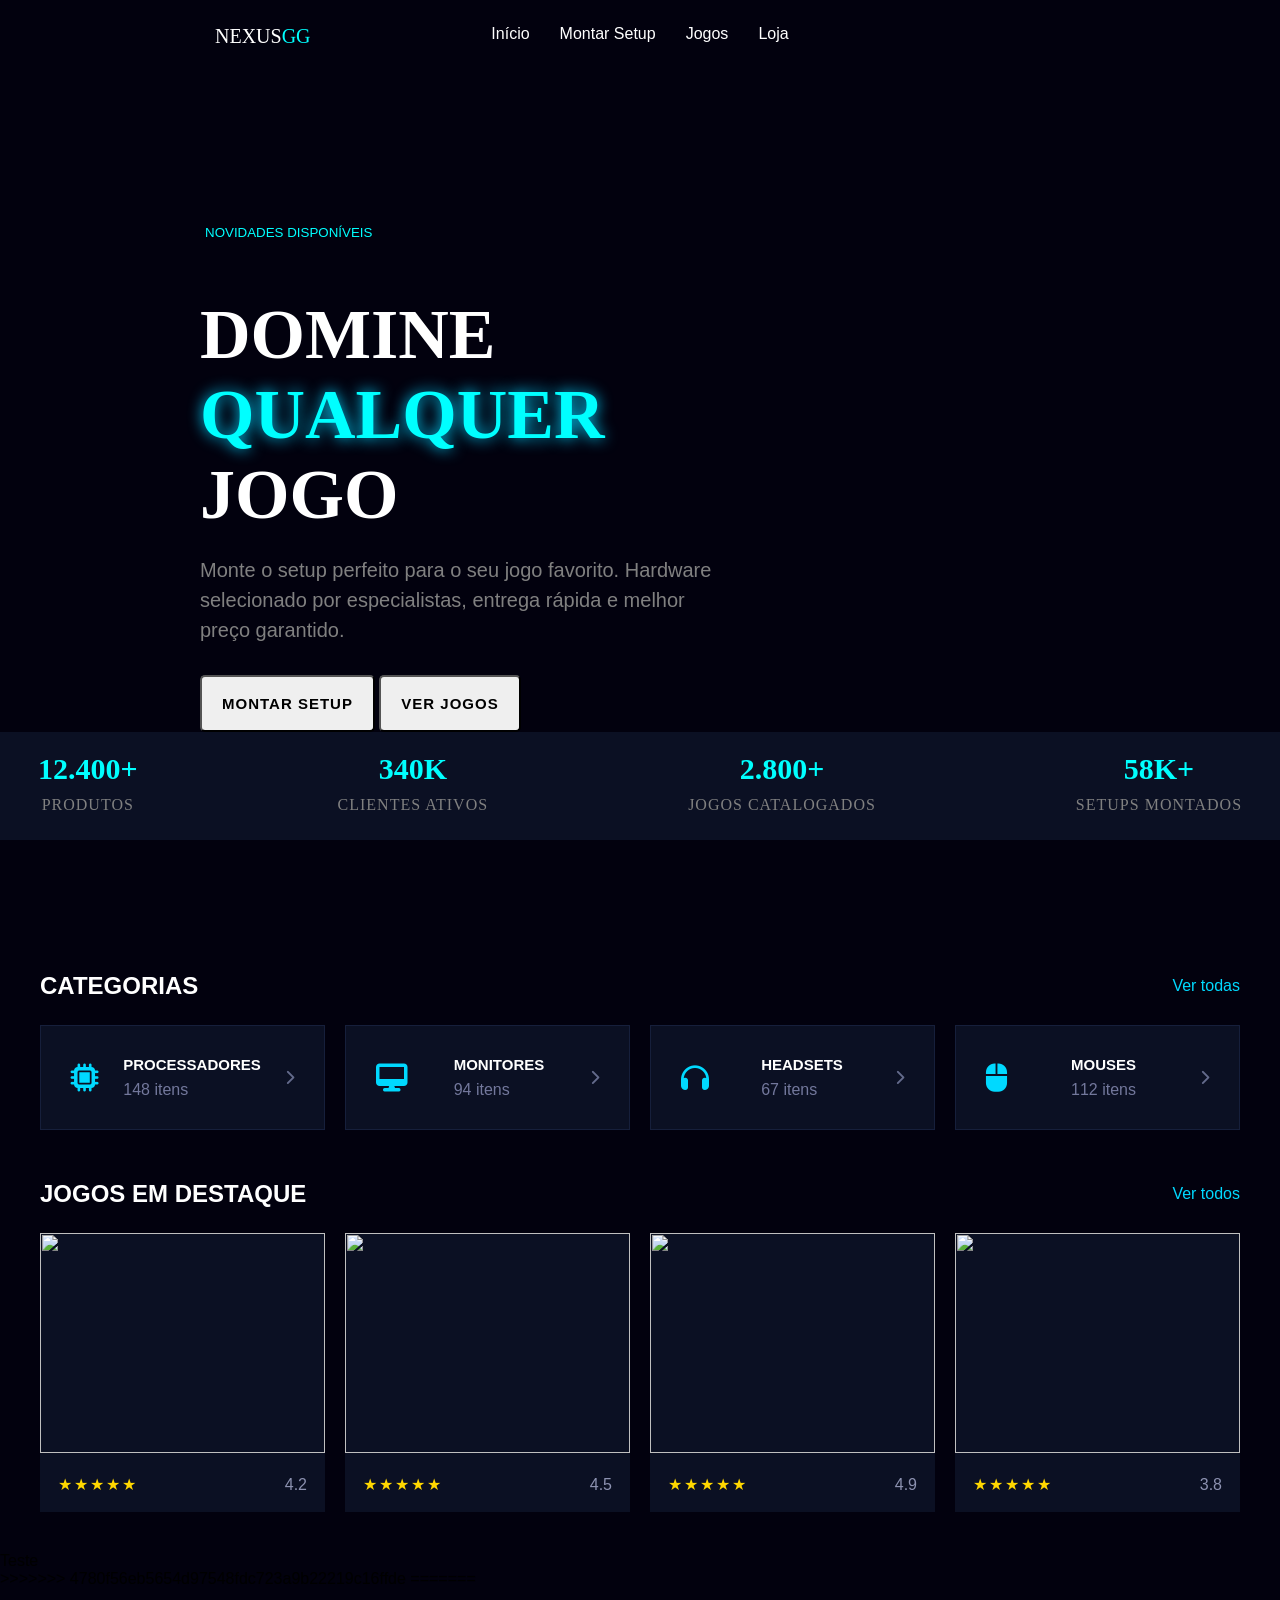
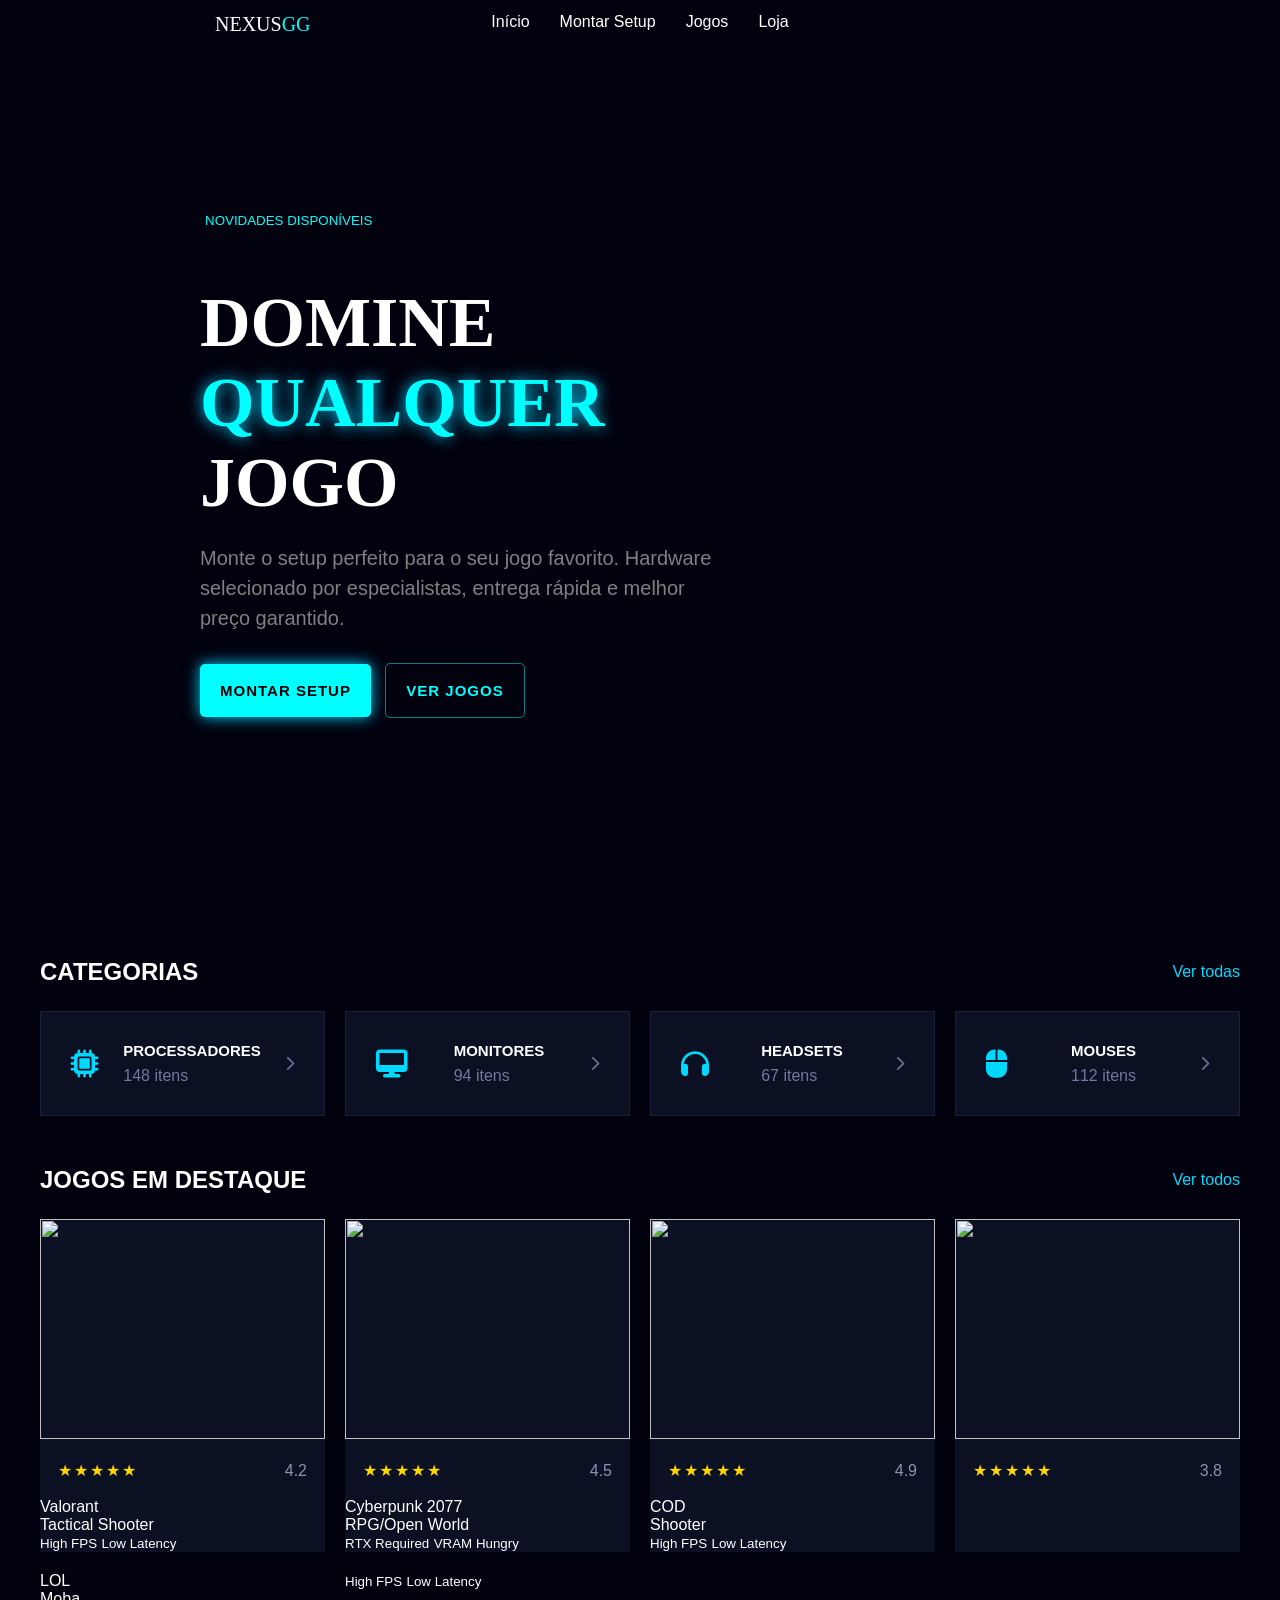
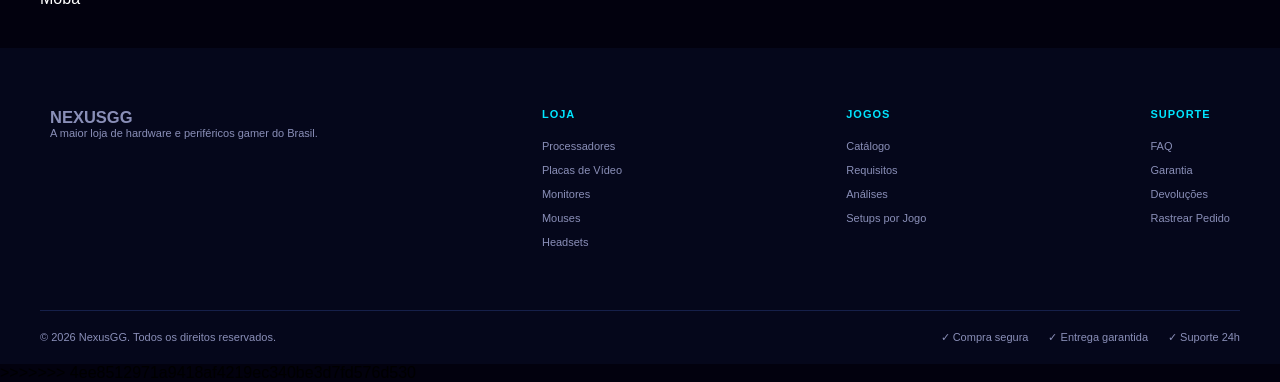
==== commit 094cfd2e: "Corrige conflito de merge no index.html" ====
--- a/index.html
+++ b/index.html
@@ -1,17 +1,3 @@
-<<<<<<< HEAD
-<<<<<<< HEAD
-<!DOCTYPE html>
-<html lang="en">
-<head>
-    <meta charset="UTF-8">
-    <meta name="viewport" content="width=device-width, initial-scale=1.0">
-    <title>NEXUSGG</title>
-</head>
-<body>
-    
-</body>
-</html>
-=======
 <!DOCTYPE html>
 <html lang="pt-BR">
 
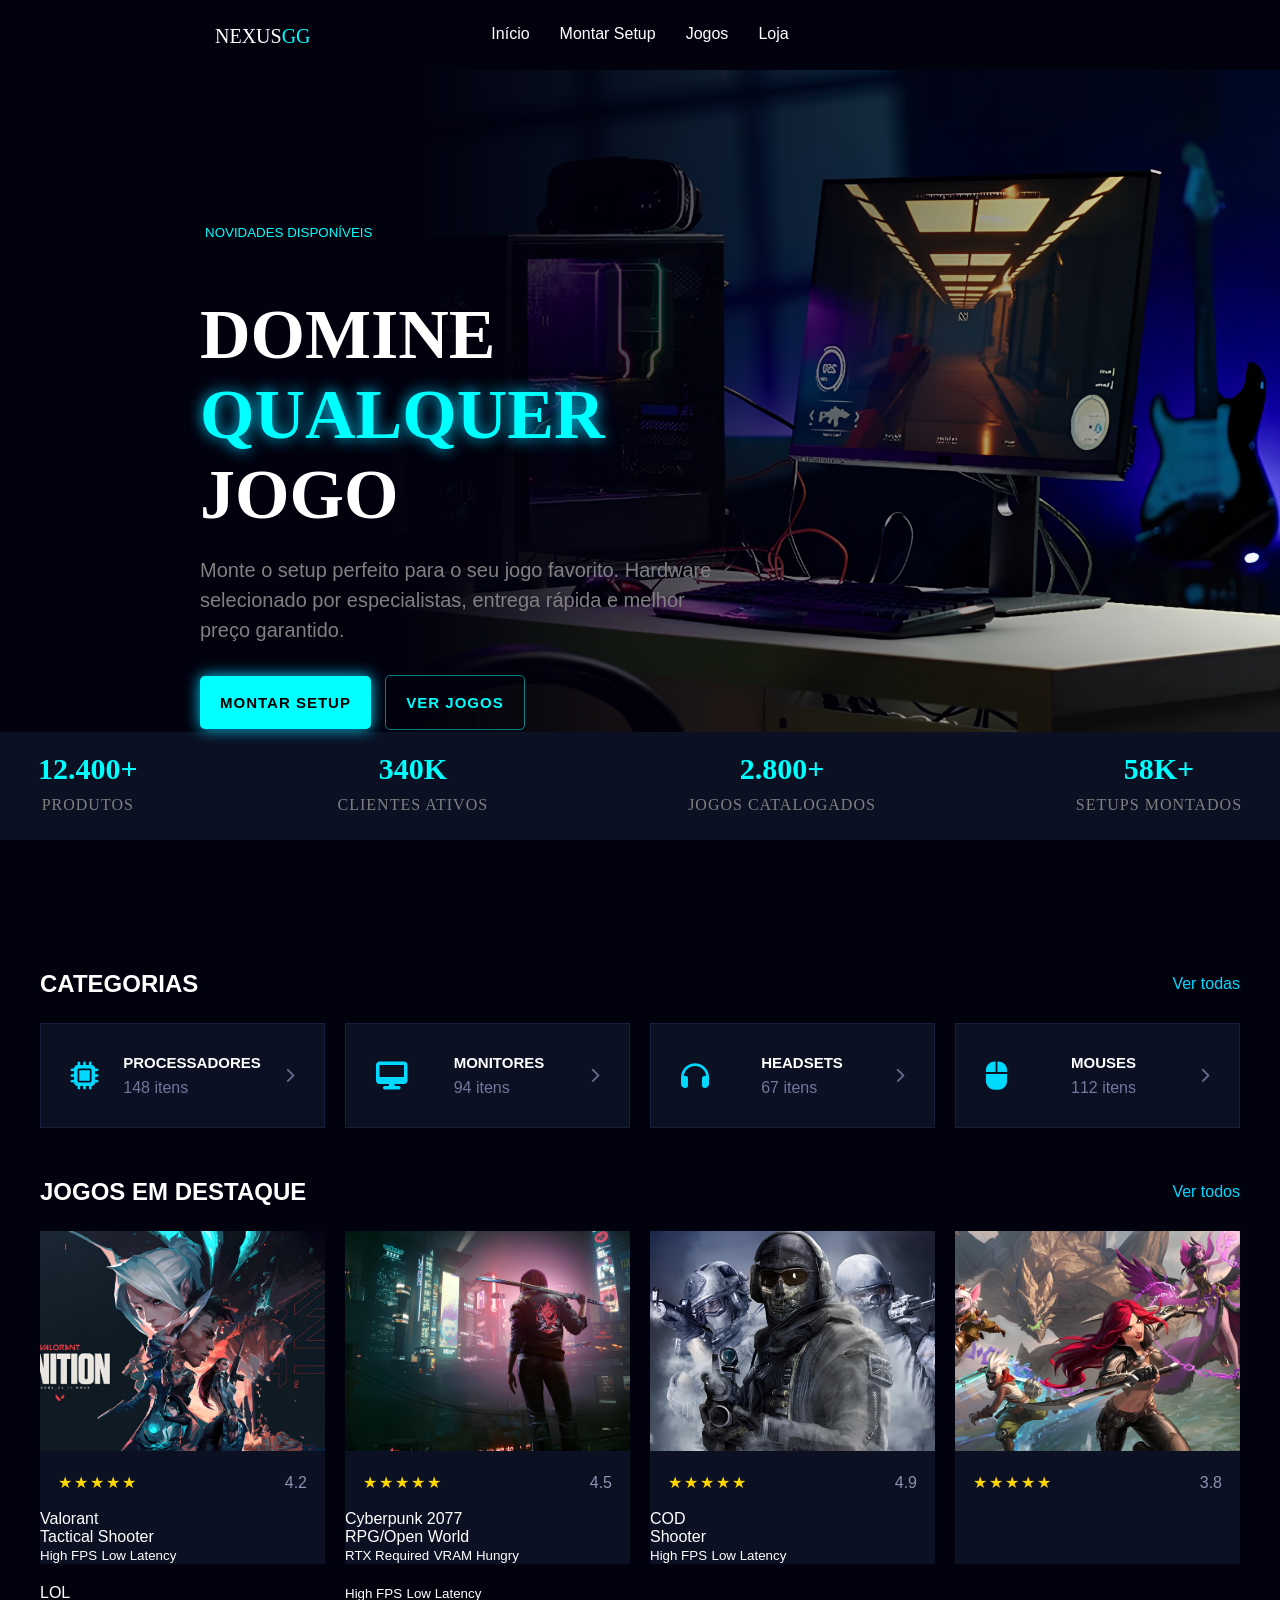
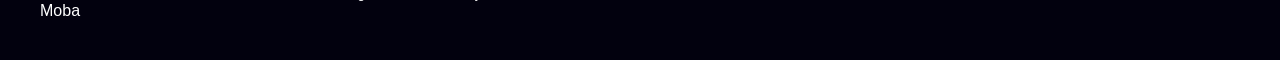
==== commit da22f27f: "Sla" ====
--- a/index.html
+++ b/index.html
@@ -1,585 +1,274 @@
-<!DOCTYPE html>
-<html lang="pt-BR">
-
-<head>
-    <meta charset="UTF-8">
-    <meta name="viewport" content="width=device-width, initial-scale=1.0">
-    <title>NEXUSGG</title>
-    <link rel="stylesheet" href="style.css">
-     <link
-    rel="stylesheet"
-    href="https://cdnjs.cloudflare.com/ajax/libs/font-awesome/6.5.1/css/all.min.css"
-    />
-</head>
-
-<body>
-    <div class="bimg"></div>
-    <header>
-        <nav class="navegacao">
-            <div class="navg">
-                <span class="nexus">NEXUS<span class="gg">GG</span></span>
-                <ul>
-                    <li>Início</li>
-                    <li>Montar Setup</li>
-                    <li>Jogos</li>
-                    <li>Loja</li>
-                </ul>
-            </div>
-        </nav>
-    </header>
-    <main>
-        <button class="novidade">NOVIDADES DISPONÍVEIS</button>
-        <section class="intro">
-            <span class="texto">DOMINE<br><span class="qualquer">QUALQUER</span><br>JOGO</span>
-            <p>Monte o setup perfeito para o seu jogo favorito. Hardware<br>selecionado por especialistas, entrega
-                rápida e melhor<br>preço garantido.</p>
-            <button class="setup">MONTAR SETUP</button>
-            <button class="jogos">VER JOGOS</button>
-        </section>
-
-        <div class="dados">
-            <ul>
-                <li>
-                    <span class="valor">12.400+</span>
-                    <span class="legenda">PRODUTOS</span>
-                </li>
-                <li>
-                    <span class="valor">340K</span>
-                    <span class="legenda">CLIENTES ATIVOS</span>
-                </li>
-                <li>
-                    <span class="valor">2.800+</span>
-                    <span class="legenda">JOGOS CATALOGADOS</span>
-                </li>
-                <li>
-                    <span class="valor">58K+</span>
-                    <span class="legenda">SETUPS MONTADOS</span>
-                </li>
-            </ul>
-        </div>
-    </main>
-    <script src="main.js"></script>
-
-    <section class="categorias">
-
-        <div class="titulo">
-
-            <h2>CATEGORIAS</h2>
-
-            <a href="#">Ver todas</a>
-
-        </div>
-
-        <div class="cards-categorias">
-
-            <div class="card">
-
-                <i class="fa-solid fa-microchip"></i>
-
-                <div>
-
-                    <h3>PROCESSADORES</h3>
-
-                    <p>148 itens</p>
-
-                </div>
-
-                <i class="fa-solid fa-chevron-right seta"></i>
-
-            </div>
-
-            <div class="card">
-
-                <i class="fa-solid fa-desktop"></i>
-
-                <div>
-
-                    <h3>MONITORES</h3>
-
-                    <p>94 itens</p>
-
-                </div>
-
-                <i class="fa-solid fa-chevron-right seta"></i>
-                
-
-            </div>
-
-            <div class="card">
-
-                <i class="fa-solid fa-headphones"></i>
-
-                <div>
-
-                    <h3>HEADSETS</h3>
-
-                    <p>67 itens</p>
-
-                </div>
-
-                <i class="fa-solid fa-chevron-right seta"></i>
-
-            </div>
-
-            <div class="card">
-
-                <i class="fa-solid fa-computer-mouse"></i>
-
-                <div>
-
-                    <h3>MOUSES</h3>
-
-                    <p>112 itens</p>
-
-                </div>
-
-                <i class="fa-solid fa-chevron-right seta"></i>
-
-            </div>
-
-        </div>
-
-    </section>
-
-    <!-- JOGOS -->
-
-    <section class="jogos">
-
-        <div class="titulo">
-
-            <h2>JOGOS EM DESTAQUE</h2>
-
-            <a href="#">Ver todos</a>
-
-        </div>
-
-        <div class="cards-jogos">
-
-            <!-- CARD 1 -->
-
-            <div class="game-card">
-
-                <img src="/PROJETO-INTEGRADOR-SITE/img/vava.png" alt="">
-
-                <div class="game-info">
-
-                    <div class="stars">
-
-                        ★★★★★
-
-                    </div>
-
-                    <span>4.2</span>
-
-                </div>
-
-            </div>
-
-            <!-- CARD 2 -->
-
-            <div class="game-card">
-
-                <img src="/PROJETO-INTEGRADOR-SITE/img/cyber.jpg" alt="">
-
-                <div class="game-info">
-
-                    <div class="stars">
-
-                        ★★★★★
-
-                    </div>
-
-                    <span>4.5</span>
-
-                </div>
-
-            </div>
-
-            <!-- CARD 3 -->
-
-            <div class="game-card">
-
-                <img src="/PROJETO-INTEGRADOR-SITE/img/cod.jpg" alt="">
-
-                <div class="game-info">
-
-                    <div class="stars">
-
-                        ★★★★★
-
-                    </div>
-
-                    <span>4.9</span>
-
-                </div>
-
-            </div>
-
-            <!-- CARD 4 -->
-
-            <div class="game-card">
-
-                <img src="/PROJETO-INTEGRADOR-SITE/img/lol.jpg" alt="">
-
-                <div class="game-info">
-
-                    <div class="stars">
-
-                        ★★★★★
-
-                    </div>
-
-                    <span>3.8</span>
-
-                </div>
-
-            </div>
-
-        </div>
-
-    </section>
-</body>
-
-</html>
-    <footer>
-        Teste
-    </footer>
->>>>>>> 4780f56eb5654d97548fdc723a9b22219c16ffde
-=======
-<!DOCTYPE html>
-<html lang="pt-BR">
-
-<head>
-    <meta charset="UTF-8">
-    <meta name="viewport" content="width=device-width, initial-scale=1.0">
-    <title>NEXUSGG</title>
-    <link rel="stylesheet" href="style.css">
-     <link
-    rel="stylesheet"
-    href="https://cdnjs.cloudflare.com/ajax/libs/font-awesome/6.5.1/css/all.min.css"
-    />
-</head>
-
-<body>
-    <div class="bimg"></div>
-    <header>
-        <nav class="navegacao">
-            <div class="navg">
-                <span class="nexus">NEXUS<span class="gg">GG</span></span>
-                <ul>
-                    <li>Início</li>
-                    <li>Montar Setup</li>
-                    <li>Jogos</li>
-                    <li>Loja</li>
-                </ul>
-            </div>
-        </nav>
-    </header>
-    <main>
-        <button class="novidade">NOVIDADES DISPONÍVEIS</button>
-        <section class="intro">
-            <span class="texto">DOMINE<br><span class="qualquer">QUALQUER</span><br>JOGO</span>
-            <p>Monte o setup perfeito para o seu jogo favorito. Hardware<br>selecionado por especialistas, entrega
-                rápida e melhor<br>preço garantido.</p>
-            <button class="setup-button">MONTAR SETUP</button>
-            <button class="jogos-button">VER JOGOS</button>
-        </section>
-
-        <div class="dados">
-            <ul>
-                <li>
-                    <span class="valor">12.400+</span>
-                    <span class="legenda">PRODUTOS</span>
-                </li>
-                <li>
-                    <span class="valor">340K</span>
-                    <span class="legenda">CLIENTES ATIVOS</span>
-                </li>
-                <li>
-                    <span class="valor">2.800+</span>
-                    <span class="legenda">JOGOS CATALOGADOS</span>
-                </li>
-                <li>
-                    <span class="valor">58K+</span>
-                    <span class="legenda">SETUPS MONTADOS</span>
-                </li>
-            </ul>
-        </div>
-    </main>
-    <script src="main.js"></script>
-
-    <section class="categorias">
-
-        <div class="titulo">
-
-            <h2>CATEGORIAS</h2>
-
-            <a href="#">Ver todas</a>
-
-        </div>
-
-        <div class="cards-categorias">
-
-            <div class="card">
-
-                <i class="fa-solid fa-microchip"></i>
-
-                <div>
-
-                    <h3>PROCESSADORES</h3>
-
-                    <p>148 itens</p>
-
-                </div>
-
-                <i class="fa-solid fa-chevron-right seta"></i>
-
-            </div>
-
-            <div class="card">
-
-                <i class="fa-solid fa-desktop"></i>
-
-                <div>
-
-                    <h3>MONITORES</h3>
-
-                    <p>94 itens</p>
-
-                </div>
-
-                <i class="fa-solid fa-chevron-right seta"></i>
-                
-
-            </div>
-
-            <div class="card">
-
-                <i class="fa-solid fa-headphones"></i>
-
-                <div>
-
-                    <h3>HEADSETS</h3>
-
-                    <p>67 itens</p>
-
-                </div>
-
-                <i class="fa-solid fa-chevron-right seta"></i>
-
-            </div>
-
-            <div class="card">
-
-                <i class="fa-solid fa-computer-mouse"></i>
-
-                <div>
-
-                    <h3>MOUSES</h3>
-
-                    <p>112 itens</p>
-
-                </div>
-
-                <i class="fa-solid fa-chevron-right seta"></i>
-
-            </div>
-
-        </div>
-
-    </section>
-
-    <!-- JOGOS -->
-
-    <section class="jogos">
-
-        <div class="titulo">
-
-            <h2>JOGOS EM DESTAQUE</h2>
-
-            <a href="#">Ver todos</a>
-
-        </div>
-
-        <div class="cards-jogos">
-
-            <!-- CARD 1 -->
-
-            <div class="game-card">
-
-                <img src="/PROJETO-INTEGRADOR-SITE/img/vava.png" alt="">
-
-                <div class="game-info">
-
-                    <div class="stars">
-
-                        ★★★★★
-
-                    </div>
-
-                    <span>4.2</span>
-
-                </div>
-
-                <div class="dados-jogos">
-                    <span>Valorant</span>
-                    <span>Tactical Shooter</span>
-                </div>
-                <div class="buttons-jogos">
-                    <button class="button-jogos">High FPS</button>
-                    <button class="button-jogos">Low Latency</button>
-                </div>
-
-            </div>
-
-            <!-- CARD 2 -->
-
-            <div class="game-card">
-
-                <img src="/PROJETO-INTEGRADOR-SITE/img/cyber.jpg" alt="">
-
-                <div class="game-info">
-
-                    <div class="stars">
-
-                        ★★★★★
-
-                    </div>
-
-                    <span>4.5</span>
-
-                </div>
-
-                <div class="dados-jogos">
-                    <span>Cyberpunk 2077</span>
-                    <span>RPG/Open World</span>
-                </div>
-                <div class="buttons-jogos">
-                    <button class="button-jogos">RTX Required</button>
-                    <button class="button-jogos">VRAM Hungry</button>
-                </div>
-
-            </div>
-
-            <!-- CARD 3 -->
-
-            <div class="game-card">
-
-                <img src="/PROJETO-INTEGRADOR-SITE/img/cod.jpg" alt="">
-
-                <div class="game-info">
-
-                    <div class="stars">
-
-                        ★★★★★
-
-                    </div>
-
-                    <span>4.9</span>
-
-                </div>
-
-                <div class="dados-jogos">
-                    <span>COD</span>
-                    <span>Shooter</span>
-                </div>
-                <div class="buttons-jogos">
-                    <button class="button-jogos">High FPS</button>
-                    <button class="button-jogos">Low Latency</button>
-                </div>
-
-            </div>
-
-            <!-- CARD 4 -->
-
-            <div class="game-card">
-
-                <img src="/PROJETO-INTEGRADOR-SITE/img/lol.jpg" alt="">
-
-                <div class="game-info">
-
-                    <div class="stars">
-
-                        ★★★★★
-
-                    </div>
-
-                    <span>3.8</span>
-
-                </div>
-
-            </div>
-                <div class="dados-jogos">
-                    <span>LOL</span>
-                    <span>Moba</span>
-                </div>
-                <div class="buttons-jogos">
-                    <button class="button-jogos">High FPS</button>
-                    <button class="button-jogos">Low Latency</button>
-                </div>
-        </div>
-
-    </section>
-</body>
-    <footer>
-
-        <footer class="footer">
-    <div class="footer-container">
-
-        <div class="footer-logo">
-            <h2>NEXUSGG</h2>
-            <p>A maior loja de hardware e periféricos gamer do Brasil.</p>
-        </div>
-
-        <div class="footer-col">
-            <h3>LOJA</h3>
-            <ul>
-                <li><a href="#">Processadores</a></li>
-                <li><a href="#">Placas de Vídeo</a></li>
-                <li><a href="#">Monitores</a></li>
-                <li><a href="#">Mouses</a></li>
-                <li><a href="#">Headsets</a></li>
-            </ul>
-        </div>
-
-        <div class="footer-col">
-            <h3>JOGOS</h3>
-            <ul>
-                <li><a href="#">Catálogo</a></li>
-                <li><a href="#">Requisitos</a></li>
-                <li><a href="#">Análises</a></li>
-                <li><a href="#">Setups por Jogo</a></li>
-            </ul>
-        </div>
-
-        <div class="footer-col">
-            <h3>SUPORTE</h3>
-            <ul>
-                <li><a href="#">FAQ</a></li>
-                <li><a href="#">Garantia</a></li>
-                <li><a href="#">Devoluções</a></li>
-                <li><a href="#">Rastrear Pedido</a></li>
-            </ul>
-        </div>
-
-    </div>
-
-    <div class="footer-bottom">
-        <p>© 2026 NexusGG. Todos os direitos reservados.</p>
-
-        <div class="footer-info">
-            <span>✓ Compra segura</span>
-            <span>✓ Entrega garantida</span>
-            <span>✓ Suporte 24h</span>
-        </div>
-    </div>
-</footer>
-        
-
-    
-
-     
-    </footer>
-
-</html>
->>>>>>> 4ee8512971a9418af4219ec340be3d7fd576d530
+<!DOCTYPE html>
+<html lang="pt-BR">
+
+<head>
+    <meta charset="UTF-8">
+    <meta name="viewport" content="width=device-width, initial-scale=1.0">
+    <title>NEXUSGG</title>
+    <link rel="stylesheet" href="style.css">
+     <link rel="stylesheet" href="https://cdnjs.cloudflare.com/ajax/libs/font-awesome/6.5.1/css/all.min.css"/>
+</head>
+
+<body>
+    <div class="bimg"></div>
+    <header>
+        <nav class="navegacao">
+            <div class="navg">
+                <span class="nexus">NEXUS<span class="gg">GG</span></span>
+                <ul>
+                    <li>Início</li>
+                    <li>Montar Setup</li>
+                    <li>Jogos</li>
+                    <li>Loja</li>
+                </ul>
+            </div>
+        </nav>
+    </header>
+    <main>
+        <button class="novidade">NOVIDADES DISPONÍVEIS</button>
+        <section class="intro">
+            <span class="texto">DOMINE<br><span class="qualquer">QUALQUER</span><br>JOGO</span>
+            <p>Monte o setup perfeito para o seu jogo favorito. Hardware<br>selecionado por especialistas, entrega
+                rápida e melhor<br>preço garantido.</p>
+            <button class="setup-button">MONTAR SETUP</button>
+            <button class="jogos-button">VER JOGOS</button>
+        </section>
+
+        <div class="dados">
+            <ul>
+                <li>
+                    <span class="valor">12.400+</span>
+                    <span class="legenda">PRODUTOS</span>
+                </li>
+                <li>
+                    <span class="valor">340K</span>
+                    <span class="legenda">CLIENTES ATIVOS</span>
+                </li>
+                <li>
+                    <span class="valor">2.800+</span>
+                    <span class="legenda">JOGOS CATALOGADOS</span>
+                </li>
+                <li>
+                    <span class="valor">58K+</span>
+                    <span class="legenda">SETUPS MONTADOS</span>
+                </li>
+            </ul>
+        </div>
+    </main>
+    <script src="main.js"></script>
+
+    <section class="categorias">
+
+        <div class="titulo">
+
+            <h2>CATEGORIAS</h2>
+
+            <a href="#">Ver todas</a>
+
+        </div>
+
+        <div class="cards-categorias">
+
+            <div class="card">
+
+                <i class="fa-solid fa-microchip"></i>
+
+                <div>
+
+                    <h3>PROCESSADORES</h3>
+
+                    <p>148 itens</p>
+
+                </div>
+
+                <i class="fa-solid fa-chevron-right seta"></i>
+
+            </div>
+
+            <div class="card">
+
+                <i class="fa-solid fa-desktop"></i>
+
+                <div>
+
+                    <h3>MONITORES</h3>
+
+                    <p>94 itens</p>
+
+                </div>
+
+                <i class="fa-solid fa-chevron-right seta"></i>
+                
+
+            </div>
+
+            <div class="card">
+
+                <i class="fa-solid fa-headphones"></i>
+
+                <div>
+
+                    <h3>HEADSETS</h3>
+
+                    <p>67 itens</p>
+
+                </div>
+
+                <i class="fa-solid fa-chevron-right seta"></i>
+
+            </div>
+
+            <div class="card">
+
+                <i class="fa-solid fa-computer-mouse"></i>
+
+                <div>
+
+                    <h3>MOUSES</h3>
+
+                    <p>112 itens</p>
+
+                </div>
+
+                <i class="fa-solid fa-chevron-right seta"></i>
+
+            </div>
+
+        </div>
+
+    </section>
+
+    <!-- JOGOS -->
+
+    <section class="jogos">
+
+        <div class="titulo">
+
+            <h2>JOGOS EM DESTAQUE</h2>
+
+            <a href="#">Ver todos</a>
+
+        </div>
+
+        <div class="cards-jogos">
+
+            <!-- CARD 1 -->
+
+            <div class="game-card">
+
+                <img src="/img/vava.png" alt="">
+
+                <div class="game-info">
+
+                    <div class="stars">
+
+                        ★★★★★
+
+                    </div>
+
+                    <span>4.2</span>
+
+                </div>
+
+                <div class="dados-jogos">
+                    <span>Valorant</span>
+                    <span>Tactical Shooter</span>
+                </div>
+                <div class="buttons-jogos">
+                    <button class="button-jogos">High FPS</button>
+                    <button class="button-jogos">Low Latency</button>
+                </div>
+
+            </div>
+
+            <!-- CARD 2 -->
+
+            <div class="game-card">
+
+                <img src="/img/cyber.jpg" alt="">
+
+                <div class="game-info">
+
+                    <div class="stars">
+
+                        ★★★★★
+
+                    </div>
+
+                    <span>4.5</span>
+
+                </div>
+
+                <div class="dados-jogos">
+                    <span>Cyberpunk 2077</span>
+                    <span>RPG/Open World</span>
+                </div>
+                <div class="buttons-jogos">
+                    <button class="button-jogos">RTX Required</button>
+                    <button class="button-jogos">VRAM Hungry</button>
+                </div>
+
+            </div>
+
+            <!-- CARD 3 -->
+
+            <div class="game-card">
+
+                <img src="/img/cod.jpg" alt="">
+
+                <div class="game-info">
+
+                    <div class="stars">
+
+                        ★★★★★
+
+                    </div>
+
+                    <span>4.9</span>
+
+                </div>
+
+                <div class="dados-jogos">
+                    <span>COD</span>
+                    <span>Shooter</span>
+                </div>
+                <div class="buttons-jogos">
+                    <button class="button-jogos">High FPS</button>
+                    <button class="button-jogos">Low Latency</button>
+                </div>
+
+            </div>
+
+            <!-- CARD 4 -->
+
+            <div class="game-card">
+
+                <img src="/img/lol.jpg" alt="">
+
+                <div class="game-info">
+
+                    <div class="stars">
+
+                        ★★★★★
+
+                    </div>
+
+                    <span>3.8</span>
+
+                </div>
+
+            </div>
+                <div class="dados-jogos">
+                    <span>LOL</span>
+                    <span>Moba</span>
+                </div>
+                <div class="buttons-jogos">
+                    <button class="button-jogos">High FPS</button>
+                    <button class="button-jogos">Low Latency</button>
+                </div>
+        </div>
+
+    </section>
+</body>
+
+</html>
--- a/style.css
+++ b/style.css
@@ -10,7 +10,7 @@
 }
 
 .bimg{
-    background-image: url(/PROJETO-INTEGRADOR-SITE/img/setup.png);
+    background-image: url(/img/setup.png);
     background-size: cover;
     position: absolute;
     background-position: center;
@@ -569,91 +569,6 @@
     letter-spacing: 1px;
 }
 
-.footer {
-    background: #05071b;
-    color: #8a8fb8;
-    padding: 50px 40px 20px;
-    font-family: Arial, sans-serif;
-    font-size: 11px;
-}
-
-.footer-container {
-    display: flex;
-    justify-content: space-between;
-    flex-wrap: wrap;
-    gap: 40px;
-    margin-bottom: 40px;
-    font-size: 11px;
-    padding: 10px;
-}
-
-.footer-col h2,
-.footer-col h3 {
-    color: #00e5ff;
-    margin-bottom: 20px;
-    font-size: 11px;
-    letter-spacing: 1px;
-    padding-left: 0;
-    list-style: none;
-}
-
-.footer-col p {
-    max-width: 250px;
-    line-height: 1.6;
-    font-size: 11px;
-    gap: 15px;
-    padding-left: 0;
-    list-style: none;
-    
-}
-
-.footer-col ul {
-    list-style: none;
-    font-size: 11px;
-    padding-left: 0;
-    list-style: none;
-}
-
-.footer-col ul li {
-    margin-bottom: 12px;
-    font-size: 11px;
-    padding-left: 0;
-    list-style: none;
-}
-
-.footer-col ul li a {
-    color: #8a8fb8;
-    text-decoration: none;
-    transition: 0.3s;
-    font-size: 11px;
-    padding-left: 0;
-    list-style: none;
-}
-
-.footer-col ul li a:hover {
-    color: #00e5ff;
-}
-
-.footer-bottom {
-    border-top: 1px solid #16204a;
-    padding-top: 20px;
-    display: flex;
-    justify-content: space-between;
-    flex-wrap: wrap;
-    gap: 15px;
-    font-size: 11px;
-
-}
-
-.footer-info {
-    display: flex;
-    gap: 20px;
-    color: #00ff88;
-    font-size: 11px;
-    color: #8a8fb8;
-    padding-left: 0;
-    list-style: none;
-}
 
 
 
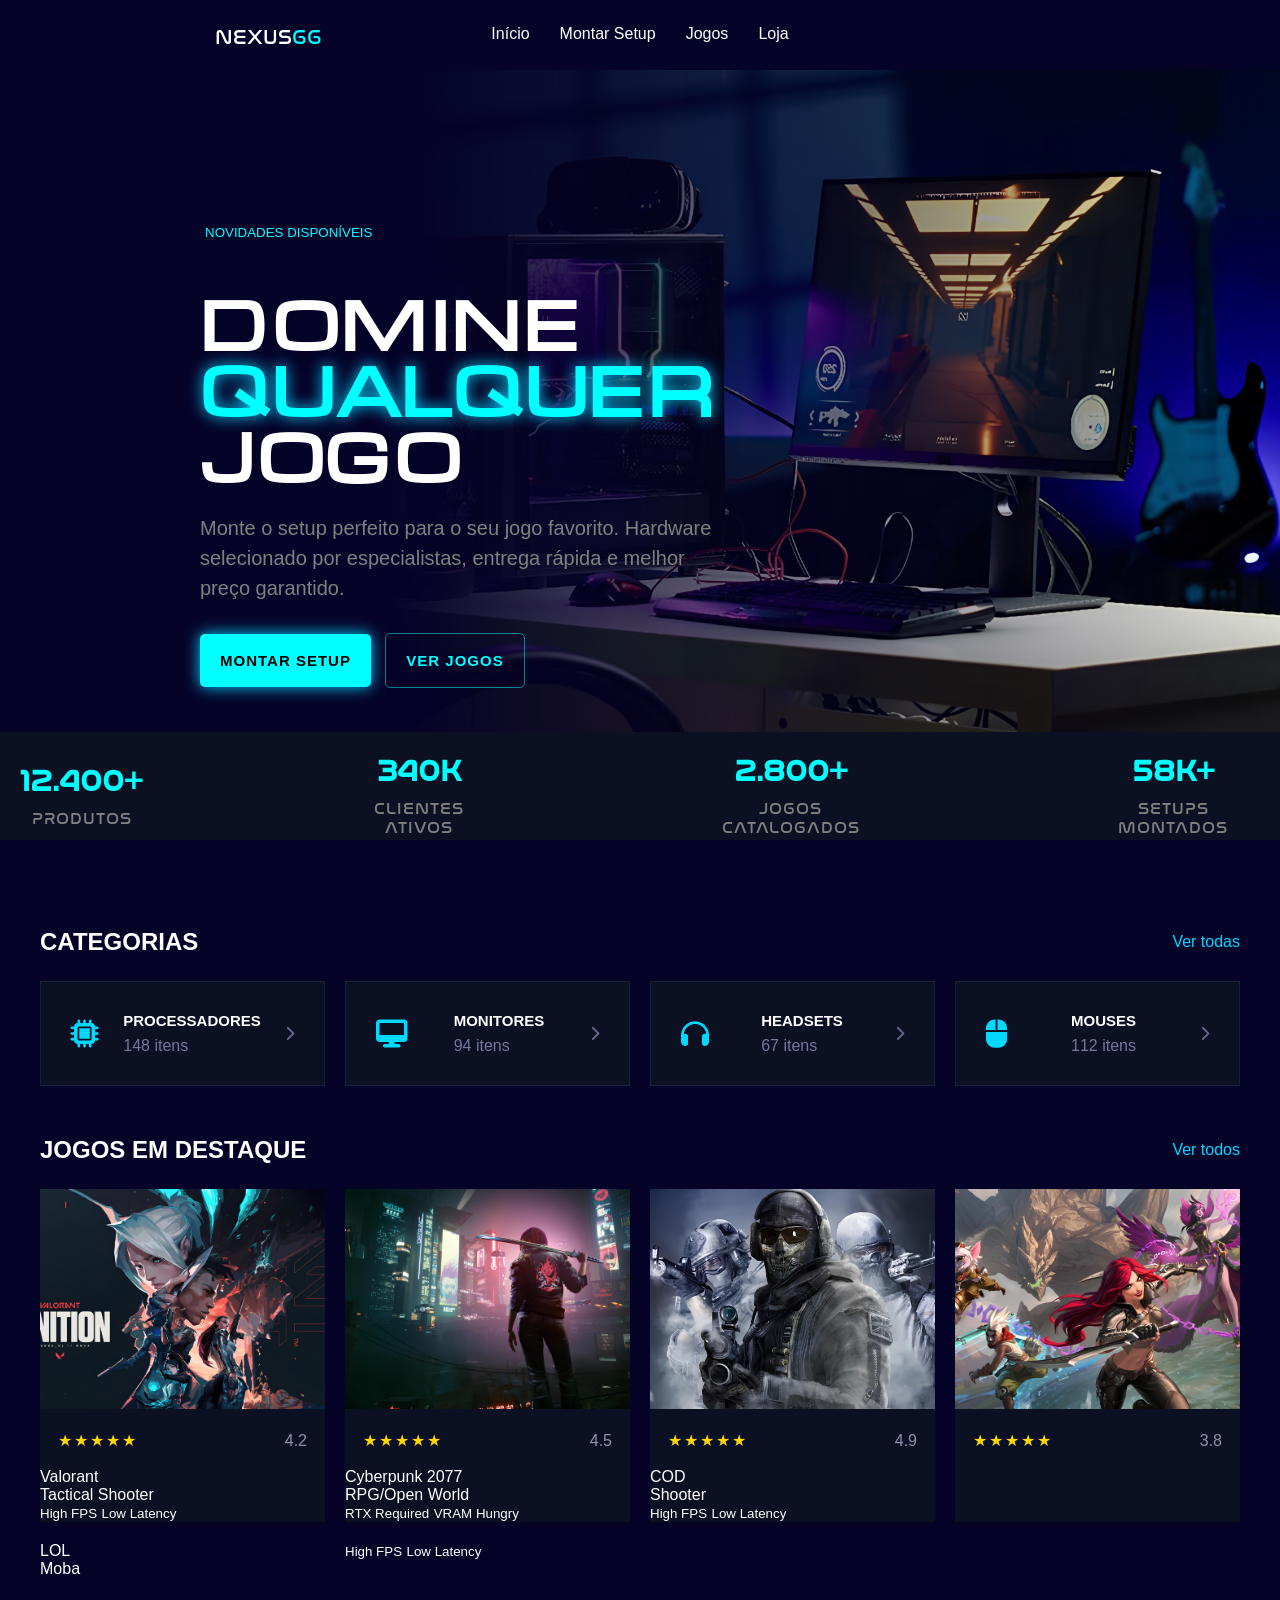
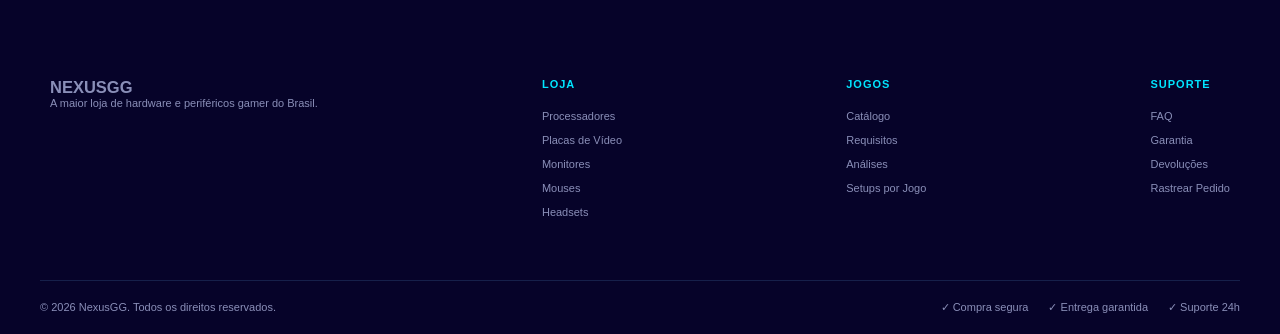
==== commit 6d10e12e: "Arrumei" ====
--- a/index.html
+++ b/index.html
@@ -1,274 +1,329 @@
-<!DOCTYPE html>
-<html lang="pt-BR">
-
-<head>
-    <meta charset="UTF-8">
-    <meta name="viewport" content="width=device-width, initial-scale=1.0">
-    <title>NEXUSGG</title>
-    <link rel="stylesheet" href="style.css">
-     <link rel="stylesheet" href="https://cdnjs.cloudflare.com/ajax/libs/font-awesome/6.5.1/css/all.min.css"/>
-</head>
-
-<body>
-    <div class="bimg"></div>
-    <header>
-        <nav class="navegacao">
-            <div class="navg">
-                <span class="nexus">NEXUS<span class="gg">GG</span></span>
-                <ul>
-                    <li>Início</li>
-                    <li>Montar Setup</li>
-                    <li>Jogos</li>
-                    <li>Loja</li>
-                </ul>
-            </div>
-        </nav>
-    </header>
-    <main>
-        <button class="novidade">NOVIDADES DISPONÍVEIS</button>
-        <section class="intro">
-            <span class="texto">DOMINE<br><span class="qualquer">QUALQUER</span><br>JOGO</span>
-            <p>Monte o setup perfeito para o seu jogo favorito. Hardware<br>selecionado por especialistas, entrega
-                rápida e melhor<br>preço garantido.</p>
-            <button class="setup-button">MONTAR SETUP</button>
-            <button class="jogos-button">VER JOGOS</button>
-        </section>
-
-        <div class="dados">
-            <ul>
-                <li>
-                    <span class="valor">12.400+</span>
-                    <span class="legenda">PRODUTOS</span>
-                </li>
-                <li>
-                    <span class="valor">340K</span>
-                    <span class="legenda">CLIENTES ATIVOS</span>
-                </li>
-                <li>
-                    <span class="valor">2.800+</span>
-                    <span class="legenda">JOGOS CATALOGADOS</span>
-                </li>
-                <li>
-                    <span class="valor">58K+</span>
-                    <span class="legenda">SETUPS MONTADOS</span>
-                </li>
-            </ul>
-        </div>
-    </main>
-    <script src="main.js"></script>
-
-    <section class="categorias">
-
-        <div class="titulo">
-
-            <h2>CATEGORIAS</h2>
-
-            <a href="#">Ver todas</a>
-
-        </div>
-
-        <div class="cards-categorias">
-
-            <div class="card">
-
-                <i class="fa-solid fa-microchip"></i>
-
-                <div>
-
-                    <h3>PROCESSADORES</h3>
-
-                    <p>148 itens</p>
-
-                </div>
-
-                <i class="fa-solid fa-chevron-right seta"></i>
-
-            </div>
-
-            <div class="card">
-
-                <i class="fa-solid fa-desktop"></i>
-
-                <div>
-
-                    <h3>MONITORES</h3>
-
-                    <p>94 itens</p>
-
-                </div>
-
-                <i class="fa-solid fa-chevron-right seta"></i>
-                
-
-            </div>
-
-            <div class="card">
-
-                <i class="fa-solid fa-headphones"></i>
-
-                <div>
-
-                    <h3>HEADSETS</h3>
-
-                    <p>67 itens</p>
-
-                </div>
-
-                <i class="fa-solid fa-chevron-right seta"></i>
-
-            </div>
-
-            <div class="card">
-
-                <i class="fa-solid fa-computer-mouse"></i>
-
-                <div>
-
-                    <h3>MOUSES</h3>
-
-                    <p>112 itens</p>
-
-                </div>
-
-                <i class="fa-solid fa-chevron-right seta"></i>
-
-            </div>
-
-        </div>
-
-    </section>
-
-    <!-- JOGOS -->
-
-    <section class="jogos">
-
-        <div class="titulo">
-
-            <h2>JOGOS EM DESTAQUE</h2>
-
-            <a href="#">Ver todos</a>
-
-        </div>
-
-        <div class="cards-jogos">
-
-            <!-- CARD 1 -->
-
-            <div class="game-card">
-
-                <img src="/img/vava.png" alt="">
-
-                <div class="game-info">
-
-                    <div class="stars">
-
-                        ★★★★★
-
-                    </div>
-
-                    <span>4.2</span>
-
-                </div>
-
-                <div class="dados-jogos">
-                    <span>Valorant</span>
-                    <span>Tactical Shooter</span>
-                </div>
-                <div class="buttons-jogos">
-                    <button class="button-jogos">High FPS</button>
-                    <button class="button-jogos">Low Latency</button>
-                </div>
-
-            </div>
-
-            <!-- CARD 2 -->
-
-            <div class="game-card">
-
-                <img src="/img/cyber.jpg" alt="">
-
-                <div class="game-info">
-
-                    <div class="stars">
-
-                        ★★★★★
-
-                    </div>
-
-                    <span>4.5</span>
-
-                </div>
-
-                <div class="dados-jogos">
-                    <span>Cyberpunk 2077</span>
-                    <span>RPG/Open World</span>
-                </div>
-                <div class="buttons-jogos">
-                    <button class="button-jogos">RTX Required</button>
-                    <button class="button-jogos">VRAM Hungry</button>
-                </div>
-
-            </div>
-
-            <!-- CARD 3 -->
-
-            <div class="game-card">
-
-                <img src="/img/cod.jpg" alt="">
-
-                <div class="game-info">
-
-                    <div class="stars">
-
-                        ★★★★★
-
-                    </div>
-
-                    <span>4.9</span>
-
-                </div>
-
-                <div class="dados-jogos">
-                    <span>COD</span>
-                    <span>Shooter</span>
-                </div>
-                <div class="buttons-jogos">
-                    <button class="button-jogos">High FPS</button>
-                    <button class="button-jogos">Low Latency</button>
-                </div>
-
-            </div>
-
-            <!-- CARD 4 -->
-
-            <div class="game-card">
-
-                <img src="/img/lol.jpg" alt="">
-
-                <div class="game-info">
-
-                    <div class="stars">
-
-                        ★★★★★
-
-                    </div>
-
-                    <span>3.8</span>
-
-                </div>
-
-            </div>
-                <div class="dados-jogos">
-                    <span>LOL</span>
-                    <span>Moba</span>
-                </div>
-                <div class="buttons-jogos">
-                    <button class="button-jogos">High FPS</button>
-                    <button class="button-jogos">Low Latency</button>
-                </div>
-        </div>
-
-    </section>
-</body>
-
-</html>
+<!DOCTYPE html>
+<html lang="pt-BR">
+
+<head>
+    <meta charset="UTF-8">
+    <meta name="viewport" content="width=device-width, initial-scale=1.0">
+    <title>NEXUSGG</title>
+    <link rel="stylesheet" href="style.css">
+     <link rel="stylesheet" href="https://cdnjs.cloudflare.com/ajax/libs/font-awesome/6.5.1/css/all.min.css"/>
+</head>
+
+<body>
+    <div class="bimg"></div>
+    <header>
+        <nav class="navegacao">
+            <div class="navg">
+                <span class="nexus">NEXUS<span class="gg">GG</span></span>
+                <ul>
+                    <li>Início</li>
+                    <li>Montar Setup</li>
+                    <li>Jogos</li>
+                    <li>Loja</li>
+                </ul>
+            </div>
+        </nav>
+    </header>
+    <main>
+        <button class="novidade">NOVIDADES DISPONÍVEIS</button>
+        <section class="intro">
+            <span class="texto">DOMINE<br><span class="qualquer">QUALQUER</span><br>JOGO</span>
+            <p>Monte o setup perfeito para o seu jogo favorito. Hardware<br>selecionado por especialistas, entrega
+                rápida e melhor<br>preço garantido.</p>
+            <button class="setup-button">MONTAR SETUP</button>
+            <button class="jogos-button">VER JOGOS</button>
+        </section>
+
+        <div class="dados">
+            <ul>
+                <li>
+                    <span class="valor">12.400+</span>
+                    <span class="legenda">PRODUTOS</span>
+                </li>
+                <li>
+                    <span class="valor">340K</span>
+                    <span class="legenda">CLIENTES ATIVOS</span>
+                </li>
+                <li>
+                    <span class="valor">2.800+</span>
+                    <span class="legenda">JOGOS CATALOGADOS</span>
+                </li>
+                <li>
+                    <span class="valor">58K+</span>
+                    <span class="legenda">SETUPS MONTADOS</span>
+                </li>
+            </ul>
+        </div>
+    </main>
+    <script src="main.js"></script>
+
+    <section class="categorias">
+
+        <div class="titulo">
+
+            <h2>CATEGORIAS</h2>
+
+            <a href="#">Ver todas</a>
+
+        </div>
+
+        <div class="cards-categorias">
+
+            <div class="card">
+
+                <i class="fa-solid fa-microchip"></i>
+
+                <div>
+
+                    <h3>PROCESSADORES</h3>
+
+                    <p>148 itens</p>
+
+                </div>
+
+                <i class="fa-solid fa-chevron-right seta"></i>
+
+            </div>
+
+            <div class="card">
+
+                <i class="fa-solid fa-desktop"></i>
+
+                <div>
+
+                    <h3>MONITORES</h3>
+
+                    <p>94 itens</p>
+
+                </div>
+
+                <i class="fa-solid fa-chevron-right seta"></i>
+                
+
+            </div>
+
+            <div class="card">
+
+                <i class="fa-solid fa-headphones"></i>
+
+                <div>
+
+                    <h3>HEADSETS</h3>
+
+                    <p>67 itens</p>
+
+                </div>
+
+                <i class="fa-solid fa-chevron-right seta"></i>
+
+            </div>
+
+            <div class="card">
+
+                <i class="fa-solid fa-computer-mouse"></i>
+
+                <div>
+
+                    <h3>MOUSES</h3>
+
+                    <p>112 itens</p>
+
+                </div>
+
+                <i class="fa-solid fa-chevron-right seta"></i>
+
+            </div>
+
+        </div>
+
+    </section>
+
+    <!-- JOGOS -->
+
+    <section class="jogos">
+
+        <div class="titulo">
+
+            <h2>JOGOS EM DESTAQUE</h2>
+
+            <a href="#">Ver todos</a>
+
+        </div>
+
+        <div class="cards-jogos">
+
+            <!-- CARD 1 -->
+
+            <div class="game-card">
+
+                <img src="/img/vava.png" alt="">
+
+                <div class="game-info">
+
+                    <div class="stars">
+
+                        ★★★★★
+
+                    </div>
+
+                    <span>4.2</span>
+
+                </div>
+
+                <div class="dados-jogos">
+                    <span>Valorant</span>
+                    <span>Tactical Shooter</span>
+                </div>
+                <div class="buttons-jogos">
+                    <button class="button-jogos">High FPS</button>
+                    <button class="button-jogos">Low Latency</button>
+                </div>
+
+            </div>
+
+            <!-- CARD 2 -->
+
+            <div class="game-card">
+
+                <img src="/img/cyber.jpg" alt="">
+
+                <div class="game-info">
+
+                    <div class="stars">
+
+                        ★★★★★
+
+                    </div>
+
+                    <span>4.5</span>
+
+                </div>
+
+                <div class="dados-jogos">
+                    <span>Cyberpunk 2077</span>
+                    <span>RPG/Open World</span>
+                </div>
+                <div class="buttons-jogos">
+                    <button class="button-jogos">RTX Required</button>
+                    <button class="button-jogos">VRAM Hungry</button>
+                </div>
+
+            </div>
+
+            <!-- CARD 3 -->
+
+            <div class="game-card">
+
+                <img src="/img/cod.jpg" alt="">
+
+                <div class="game-info">
+
+                    <div class="stars">
+
+                        ★★★★★
+
+                    </div>
+
+                    <span>4.9</span>
+
+                </div>
+
+                <div class="dados-jogos">
+                    <span>COD</span>
+                    <span>Shooter</span>
+                </div>
+                <div class="buttons-jogos">
+                    <button class="button-jogos">High FPS</button>
+                    <button class="button-jogos">Low Latency</button>
+                </div>
+
+            </div>
+
+            <!-- CARD 4 -->
+
+            <div class="game-card">
+
+                <img src="/img/lol.jpg" alt="">
+
+                <div class="game-info">
+
+                    <div class="stars">
+
+                        ★★★★★
+
+                    </div>
+
+                    <span>3.8</span>
+
+                </div>
+
+            </div>
+                <div class="dados-jogos">
+                    <span>LOL</span>
+                    <span>Moba</span>
+                </div>
+                <div class="buttons-jogos">
+                    <button class="button-jogos">High FPS</button>
+                    <button class="button-jogos">Low Latency</button>
+                </div>
+        </div>
+
+    </section>
+</body>
+
+    <footer>
+
+        <footer class="footer">
+    <div class="footer-container">
+
+        <div class="footer-logo">
+            <h2>NEXUSGG</h2>
+            <p>A maior loja de hardware e periféricos gamer do Brasil.</p>
+        </div>
+
+        <div class="footer-col">
+            <h3>LOJA</h3>
+            <ul>
+                <li><a href="#">Processadores</a></li>
+                <li><a href="#">Placas de Vídeo</a></li>
+                <li><a href="#">Monitores</a></li>
+                <li><a href="#">Mouses</a></li>
+                <li><a href="#">Headsets</a></li>
+            </ul>
+        </div>
+
+        <div class="footer-col">
+            <h3>JOGOS</h3>
+            <ul>
+                <li><a href="#">Catálogo</a></li>
+                <li><a href="#">Requisitos</a></li>
+                <li><a href="#">Análises</a></li>
+                <li><a href="#">Setups por Jogo</a></li>
+            </ul>
+        </div>
+
+        <div class="footer-col">
+            <h3>SUPORTE</h3>
+            <ul>
+                <li><a href="#">FAQ</a></li>
+                <li><a href="#">Garantia</a></li>
+                <li><a href="#">Devoluções</a></li>
+                <li><a href="#">Rastrear Pedido</a></li>
+            </ul>
+        </div>
+
+    </div>
+
+    <div class="footer-bottom">
+        <p>© 2026 NexusGG. Todos os direitos reservados.</p>
+
+        <div class="footer-info">
+            <span>✓ Compra segura</span>
+            <span>✓ Entrega garantida</span>
+            <span>✓ Suporte 24h</span>
+        </div>
+    </div>
+</footer>
+    </footer>
+
+</html>
--- a/style.css
+++ b/style.css
@@ -6,7 +6,7 @@
 
 body{
     font-family: Arial, Helvetica, sans-serif;
-    background-color: rgb(2, 1, 14);
+    background-color: rgb(6, 3, 41);
 }
 
 .bimg{
@@ -32,7 +32,7 @@
 .navg{
     height: 70px;
     width: 100%;
-    background: rgb(2, 1, 14);
+    background: rgb(6, 3, 41);
     display: grid;
     grid-template-columns: 1fr auto 1fr;
     justify-content: space-between;
@@ -490,12 +490,12 @@
 
 @font-face {
     font-family: "Nasalization";
-    src: url(/PROJETO-INTEGRADOR-SITE/fonts/Nasalization\ Rg.otf) format("opentype");
+    src: url(/fonts/Nasalization\ Rg.otf) format("opentype");
 }
 
 @font-face {
     font-family: "Micro";
-    src: url(/PROJETO-INTEGRADOR-SITE/fonts/microgrammanormal.ttf) format("opentype");
+    src: url(fonts/microgrammanormal.ttf) format("opentype");
 }
 
 .navg li:hover{
@@ -569,6 +569,91 @@
     letter-spacing: 1px;
 }
 
+.footer {
+    background:rgb(6, 3, 41);
+    color: #8a8fb8;
+    padding: 50px 40px 20px;
+    font-family: Arial, sans-serif;
+    font-size: 11px;
+}
+
+.footer-container {
+    display: flex;
+    justify-content: space-between;
+    flex-wrap: wrap;
+    gap: 40px;
+    margin-bottom: 40px;
+    font-size: 11px;
+    padding: 10px;
+}
+
+.footer-col h2,
+.footer-col h3 {
+    color: #00e5ff;
+    margin-bottom: 20px;
+    font-size: 11px;
+    letter-spacing: 1px;
+    padding-left: 0;
+    list-style: none;
+}
+
+.footer-col p {
+    max-width: 250px;
+    line-height: 1.6;
+    font-size: 11px;
+    gap: 15px;
+    padding-left: 0;
+    list-style: none;
+    
+}
+
+.footer-col ul {
+    list-style: none;
+    font-size: 11px;
+    padding-left: 0;
+    list-style: none;
+}
+
+.footer-col ul li {
+    margin-bottom: 12px;
+    font-size: 11px;
+    padding-left: 0;
+    list-style: none;
+}
+
+.footer-col ul li a {
+    color: #8a8fb8;
+    text-decoration: none;
+    transition: 0.3s;
+    font-size: 11px;
+    padding-left: 0;
+    list-style: none;
+}
+
+.footer-col ul li a:hover {
+    color: #00e5ff;
+}
+
+.footer-bottom {
+    border-top: 1px solid #16204a;
+    padding-top: 20px;
+    display: flex;
+    justify-content: space-between;
+    flex-wrap: wrap;
+    gap: 15px;
+    font-size: 11px;
+
+}
+
+.footer-info {
+    display: flex;
+    gap: 20px;
+    color: #00ff88;
+    font-size: 11px;
+    color: #8a8fb8;
+    padding-left: 0;
+    list-style: none;
+}
 
 
 
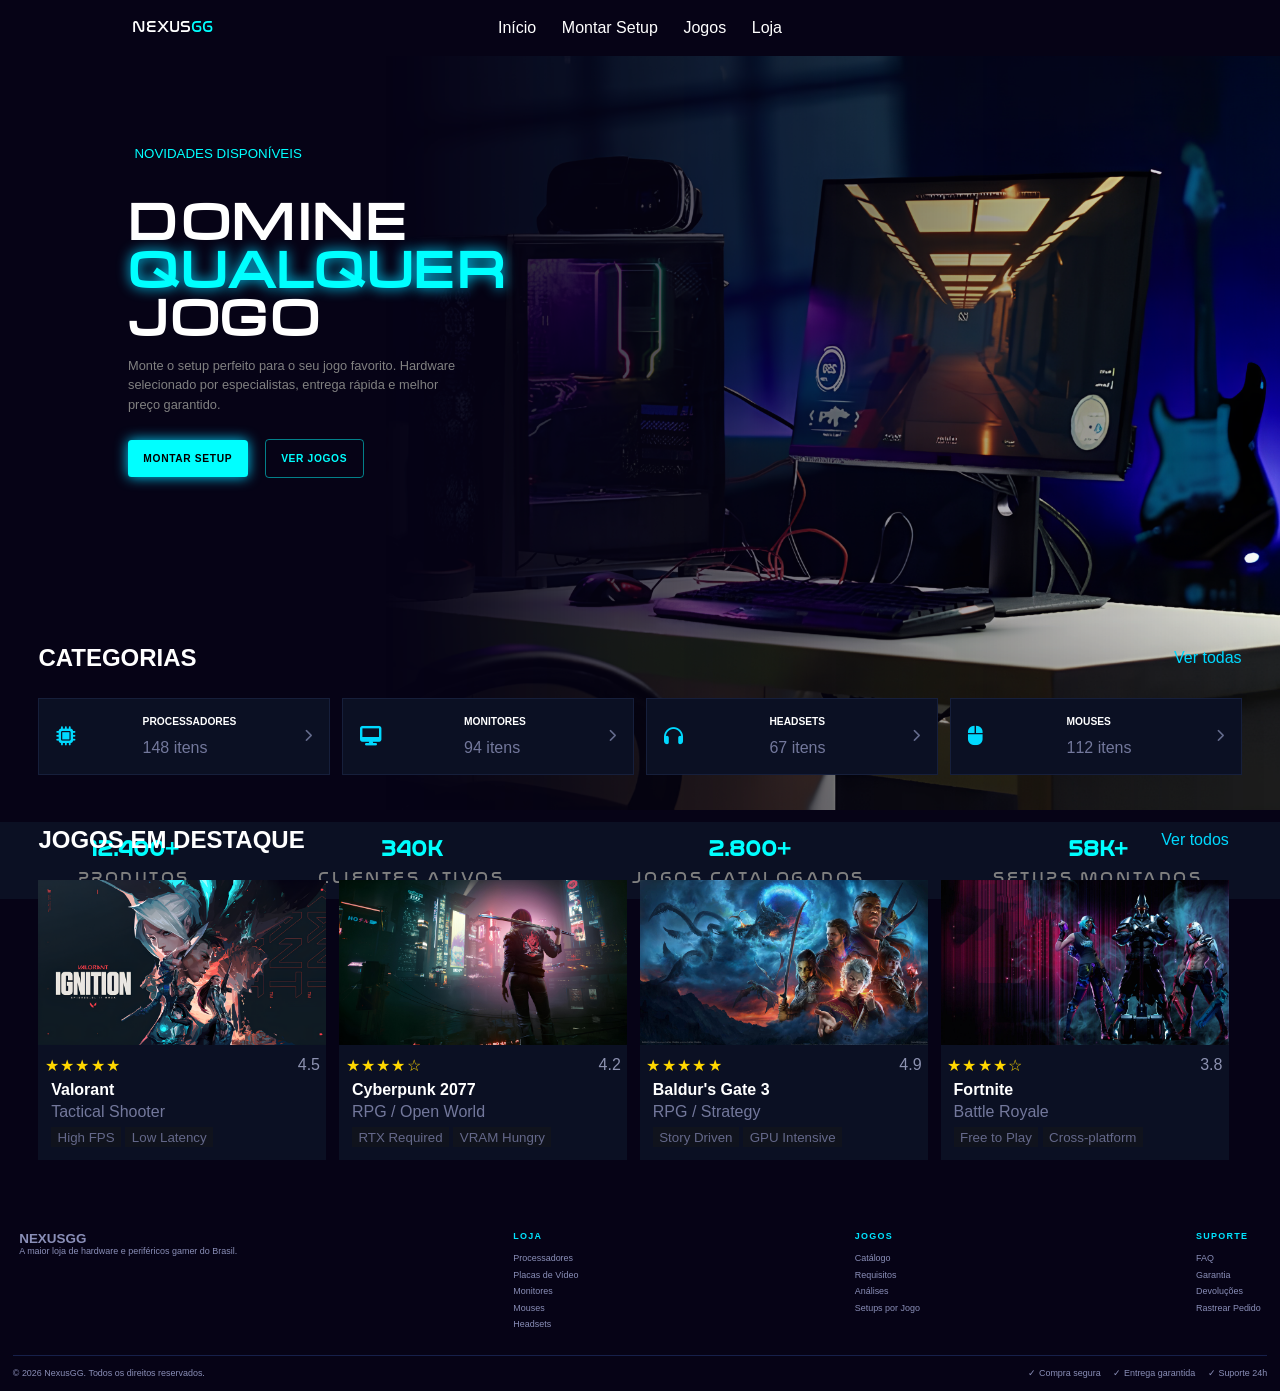
==== commit d0e41f29: "Bala" ====
--- a/index.html
+++ b/index.html
@@ -6,7 +6,7 @@
     <meta name="viewport" content="width=device-width, initial-scale=1.0">
     <title>NEXUSGG</title>
     <link rel="stylesheet" href="style.css">
-     <link rel="stylesheet" href="https://cdnjs.cloudflare.com/ajax/libs/font-awesome/6.5.1/css/all.min.css"/>
+    <link rel="stylesheet" href="https://cdnjs.cloudflare.com/ajax/libs/font-awesome/6.5.1/css/all.min.css" />
 </head>
 
 <body>
@@ -98,7 +98,7 @@
                 </div>
 
                 <i class="fa-solid fa-chevron-right seta"></i>
-                
+
 
             </div>
 
@@ -166,12 +166,12 @@
 
                     </div>
 
-                    <span>4.2</span>
+                    <span>4.5</span>
 
                 </div>
 
                 <div class="dados-jogos">
-                    <span>Valorant</span>
+                    <span class="nome">Valorant</span>
                     <span>Tactical Shooter</span>
                 </div>
                 <div class="buttons-jogos">
@@ -191,17 +191,17 @@
 
                     <div class="stars">
 
-                        ★★★★★
+                        ★★★★☆
 
                     </div>
 
-                    <span>4.5</span>
+                    <span>4.2</span>
 
                 </div>
 
                 <div class="dados-jogos">
-                    <span>Cyberpunk 2077</span>
-                    <span>RPG/Open World</span>
+                    <span class="nome">Cyberpunk 2077</span>
+                    <span>RPG / Open World</span>
                 </div>
                 <div class="buttons-jogos">
                     <button class="button-jogos">RTX Required</button>
@@ -214,7 +214,7 @@
 
             <div class="game-card">
 
-                <img src="/img/cod.jpg" alt="">
+                <img src="/img/baldurs.png" alt="">
 
                 <div class="game-info">
 
@@ -229,12 +229,12 @@
                 </div>
 
                 <div class="dados-jogos">
-                    <span>COD</span>
-                    <span>Shooter</span>
+                    <span class="nome">Baldur's Gate 3</span>
+                    <span>RPG / Strategy</span>
                 </div>
                 <div class="buttons-jogos">
-                    <button class="button-jogos">High FPS</button>
-                    <button class="button-jogos">Low Latency</button>
+                    <button class="button-jogos">Story Driven</button>
+                    <button class="button-jogos">GPU Intensive</button>
                 </div>
 
             </div>
@@ -243,13 +243,13 @@
 
             <div class="game-card">
 
-                <img src="/img/lol.jpg" alt="">
+                <img src="/img/fortnite.png" alt="">
 
                 <div class="game-info">
 
                     <div class="stars">
 
-                        ★★★★★
+                        ★★★★☆
 
                     </div>
 
@@ -257,73 +257,74 @@
 
                 </div>
 
-            </div>
-                <div class="dados-jogos">
-                    <span>LOL</span>
-                    <span>Moba</span>
-                </div>
-                <div class="buttons-jogos">
-                    <button class="button-jogos">High FPS</button>
-                    <button class="button-jogos">Low Latency</button>
-                </div>
+                   <div class="dados-jogos">
+                <span class="nome">Fortnite</span>
+                <span>Battle Royale</span>
+                   </div>
+            <div class="buttons-jogos">
+                <button class="button-jogos">Free to Play</button>
+                <button class="button-jogos">Cross-platform</button>
+            </div>
+
+            </div>
         </div>
 
     </section>
 </body>
 
-    <footer>
-
-        <footer class="footer">
-    <div class="footer-container">
-
-        <div class="footer-logo">
-            <h2>NEXUSGG</h2>
-            <p>A maior loja de hardware e periféricos gamer do Brasil.</p>
-        </div>
-
-        <div class="footer-col">
-            <h3>LOJA</h3>
-            <ul>
-                <li><a href="#">Processadores</a></li>
-                <li><a href="#">Placas de Vídeo</a></li>
-                <li><a href="#">Monitores</a></li>
-                <li><a href="#">Mouses</a></li>
-                <li><a href="#">Headsets</a></li>
-            </ul>
-        </div>
-
-        <div class="footer-col">
-            <h3>JOGOS</h3>
-            <ul>
-                <li><a href="#">Catálogo</a></li>
-                <li><a href="#">Requisitos</a></li>
-                <li><a href="#">Análises</a></li>
-                <li><a href="#">Setups por Jogo</a></li>
-            </ul>
-        </div>
-
-        <div class="footer-col">
-            <h3>SUPORTE</h3>
-            <ul>
-                <li><a href="#">FAQ</a></li>
-                <li><a href="#">Garantia</a></li>
-                <li><a href="#">Devoluções</a></li>
-                <li><a href="#">Rastrear Pedido</a></li>
-            </ul>
-        </div>
-
-    </div>
-
-    <div class="footer-bottom">
-        <p>© 2026 NexusGG. Todos os direitos reservados.</p>
-
-        <div class="footer-info">
-            <span>✓ Compra segura</span>
-            <span>✓ Entrega garantida</span>
-            <span>✓ Suporte 24h</span>
-        </div>
-    </div>
+<footer>
+
+    <footer class="footer">
+        <div class="footer-container">
+
+            <div class="footer-logo">
+                <h2>NEXUSGG</h2>
+                <p>A maior loja de hardware e periféricos gamer do Brasil.</p>
+            </div>
+
+            <div class="footer-col">
+                <h3>LOJA</h3>
+                <ul>
+                    <li><a href="#">Processadores</a></li>
+                    <li><a href="#">Placas de Vídeo</a></li>
+                    <li><a href="#">Monitores</a></li>
+                    <li><a href="#">Mouses</a></li>
+                    <li><a href="#">Headsets</a></li>
+                </ul>
+            </div>
+
+            <div class="footer-col">
+                <h3>JOGOS</h3>
+                <ul>
+                    <li><a href="#">Catálogo</a></li>
+                    <li><a href="#">Requisitos</a></li>
+                    <li><a href="#">Análises</a></li>
+                    <li><a href="#">Setups por Jogo</a></li>
+                </ul>
+            </div>
+
+            <div class="footer-col">
+                <h3>SUPORTE</h3>
+                <ul>
+                    <li><a href="#">FAQ</a></li>
+                    <li><a href="#">Garantia</a></li>
+                    <li><a href="#">Devoluções</a></li>
+                    <li><a href="#">Rastrear Pedido</a></li>
+                </ul>
+            </div>
+
+        </div>
+
+        <div class="footer-bottom">
+            <p>© 2026 NexusGG. Todos os direitos reservados.</p>
+
+            <div class="footer-info">
+                <span>✓ Compra segura</span>
+                <span>✓ Entrega garantida</span>
+                <span>✓ Suporte 24h</span>
+            </div>
+        </div>
+    </footer>
 </footer>
-    </footer>
-
-</html>
+
+</html>
--- a/style.css
+++ b/style.css
@@ -6,7 +6,7 @@
 
 body{
     font-family: Arial, Helvetica, sans-serif;
-    background-color: rgb(6, 3, 41);
+    background-color: rgb(6, 3, 22);
 }
 
 .bimg{
@@ -30,74 +30,72 @@
 }
 
 .navg{
-    height: 70px;
-    width: 100%;
-    background: rgb(6, 3, 41);
+    background: rgb(6, 3, 22);
     display: grid;
     grid-template-columns: 1fr auto 1fr;
     justify-content: space-between;
 }
 
 .navg ul{
-    padding: 25px;
-    color: white;
-    gap: 30px;
+    padding: 1.5vw;
+    color: white;
+    gap: 2vw;
     display: flex;
     list-style: none;
 }
 
 .nexus{
-    font-size: 20px;
-    margin-left: 190px;
-    padding: 25px;
+    font-size: 1.2vw;
+    margin-left: 9vw;
+    padding: 1.3vw;
     color: white;
 }
 
 .intro{
-    padding: 200px;
+    padding: 10vw;
 }
 .texto{
     color: white;
     font-weight: bold;
-    font-size: 70px;
+    font-size: 4vw;
 }
 
 .intro p{
     color: gray;
-    margin-top: 20px;
-    margin-bottom: 10px ;
-    font-size: 20px;
+    margin-top: 1vw;
+    margin-bottom: 1vw ;
+    font-size: 1vw;
     line-height: 1.5;
 }
 
 .intro button{
-    letter-spacing: 1px;
-    margin-top: 20px;
-    padding: 18px 20px;
-    border-radius: 5px;
+    letter-spacing: 0.05vw;
+    margin-top: 1vw;
+    padding: 1vw 1.2vw;
+    border-radius: 0.3vw;
     font-weight: bold;
-    font-size: 15px;
+    font-size: 0.8vw;
 }
 
 .dados{
     background: #0b1023;
     justify-content: center;
     align-items: center;
-    height: 12%;
-    width: 100%;
+    height: 6vw;
+    width: 100vw;
     position: absolute;
-    bottom: 60px;
+    bottom: 0.1vw;
 
     z-index: -1;
 }
 
 
 .dados ul{
-    padding: 20px;
+    padding: 1vw;
     display: flex;
     justify-content: center;
     align-items: center;
-    gap: 200px;
+    gap: 10vw;
     list-style: none;
 }
 
@@ -112,112 +110,9 @@
 .novidade{
     display: flex;
     position: relative;
-    top: 150px;
-    margin-left: 200px;
+    top: 7vw;
+    margin-left: 10.5vw;
     font-size: smaller;
-    padding: 5px 5px;
-    border-radius: 15px;
-}
-
-/* NAVBAR */
-
-.navbar{
-    width: 100%;
-
-    display: flex;
-
-    justify-content: space-between;
-
-    align-items: center;
-
-    padding: 22px 40px;
-
-    border-bottom: 1px solid #11182f;
-}
-
-/* LOGO */
-
-.logo{
-    display: flex;
-
-    align-items: center;
-
-    gap: 12px;
-}
-
-.logo-icon{
-    width: 38px;
-    height: 38px;
-
-    background: linear-gradient(135deg, #00d9ff, #008cff);
-
-    border-radius: 8px;
-
-    display: flex;
-
-    justify-content: center;
-
-    align-items: center;
-}
-
-.logo-icon i{
-    color: black;
-}
-
-.logo h1{
-    font-size: 33px;
-}
-
-.logo span{
-    color: #00d9ff;
-}
-
-/* MENU */
-
-nav{
-    display: flex;
-
-    gap: 35px;
-}
-
-nav a{
-    text-decoration: none;
-
-    color: #6c7192;
-
-    transition: 0.3s;
-}
-
-nav a:hover{
-    color: #00d9ff;
-}
-
-.active{
-    color: #00d9ff;
-    border-bottom: 2px solid #00d9ff;
-    padding-bottom: 6px;
-}
-
-/* ICONS */
-
-.icons{
-    display: flex;
-
-    gap: 22px;
-
-    color: #7a80a3;
-
-    font-size: 18px;
-}
-
-.icons i{
-    cursor: pointer;
-
-    transition: 0.3s;
-}
-
-.icons i:hover{
-    color: #00d9ff;
 }
 
 /* TITULOS */
@@ -226,7 +121,7 @@
     display: flex;
     justify-content: space-between;
     align-items: center;
-    margin-bottom: 25px;
+    margin-bottom: 2vw;
 }
 
 .titulo a{
@@ -243,7 +138,7 @@
 
 .categorias{
     color:white;
-    padding: 40px;
+    padding: 3vw;
 }
 
 /* GRID */
@@ -253,7 +148,7 @@
 
     grid-template-columns: repeat(4, 1fr);
 
-    gap: 20px;
+    gap: 1vw;
 }
 
 /* CARD */
@@ -263,10 +158,10 @@
 
     background-color: #0b1023;
 
-    border: 1px solid #161f3b;
-
-
-    padding: 30px;
+    border: 0.1vw solid #161f3b;
+
+
+    padding: 1.3vw;
 
     display: flex;
 
@@ -280,7 +175,7 @@
 }
 
 .card:hover{
-    transform: translateY(-5px);
+    transform: translateY(-1vw);
 
     border-color: #00d9ff;
 }
@@ -288,7 +183,7 @@
 /* ICONE */
 
 .card i{
-    font-size: 28px;
+    font-size: 1.5vw;
 }
 
 /* PRIMEIRO ICONE */
@@ -302,15 +197,15 @@
 .seta{
     color: #646b8c;
 
-    font-size: 15px !important;
+    font-size: 1vw !important;
 }
 
 /* TEXTO */
 
 .card h3{
-    font-size: 15px;
-
-    margin-bottom: 8px;
+    font-size: 0.8vw;
+
+    margin-bottom: 1vw;
 }
 
 .card p{
@@ -320,7 +215,7 @@
 /* JOGOS */
 
 .jogos{
-    padding: 10px 40px 40px 40px;
+    padding: 1vw 4vw 4vw 3vw;
 }
 
 /* GRID JOGOS */
@@ -331,12 +226,14 @@
 
     grid-template-columns: repeat(4, 1fr);
 
-    gap: 20px;
+    gap: 1vw;
 }
 
 /* CARD GAME */
 
 .game-card{
+    padding-bottom: 1vw;
+
     background-color: #0b1023;
 
 
@@ -354,10 +251,7 @@
 /* IMAGEM */
 
 .game-card img{
-    width: 100%;
-
-    height: 220px;
-
+    width: 23vw;
     object-fit: cover;
 }
 
@@ -370,7 +264,7 @@
 
     align-items: center;
 
-    padding: 18px;
+    padding: 0.5vw;
 }
 
 /* ESTRELAS */
@@ -378,7 +272,7 @@
 .stars{
     color: gold;
 
-    letter-spacing: 2px;
+    letter-spacing: 0.1vw;
 }
 
 .game-info span{
@@ -386,91 +280,28 @@
 }
 
 .dados-jogos{
-    color :white;
+    color: #73789c;
+    margin-left: 1vw;
     display: grid; 
-}
-
+    gap: 0.3vw;
+}
+
+.nome{
+    color: white;
+    font-weight: bold;
+}
+
+.buttons-jogos{
+    margin-top: 0.5vw;
+    margin-left: 1vw;
+    gap: 0.5vw;
+}
 .button-jogos{
-
-    color: white;
-    border:none;
-    background:none;
-}
-
-
-
-
-
-
-
-
-
-
-
-
-
-/* RESPONSIVO */
-
-@media(max-width: 1100px){
-
-    .cards-categorias{
-        grid-template-columns: repeat(2, 1fr);
-    }
-
-    .cards-jogos{
-        grid-template-columns: repeat(2, 1fr);
-    }
-
-}
-
-@media(max-width: 700px){
-
-    .navbar{
-        flex-direction: column;
-
-        gap: 20px;
-    }
-
-    nav{
-        flex-wrap: wrap;
-
-        justify-content: center;
-    }
-
-    .cards-categorias{
-        grid-template-columns: 1fr;
-    }
-
-    .cards-jogos{
-        grid-template-columns: 1fr;
-    }
-
-}
-
-
-
-
-
-
-
-
-
-
-
-
-
-
-
-
-
-
-
-
-
-
-
-
-
+    padding: 0.2vw 0.5vw;
+    border: inherit;
+    color: #64688a;
+    background:  #10131d;
+}
 
 
 
@@ -506,7 +337,7 @@
 
 
 .intro button:hover{
-    transform: translateY(-10px);
+    transform: translateY(-1vw);
     transition: 0.5s;
 }
 
@@ -522,7 +353,7 @@
 .qualquer{
     font-family: "Micro";
     color: aqua;
-    text-shadow: 0px 0px 15px rgb(0, 210, 253);
+    text-shadow: 0vw 0vw 1vw rgb(0, 210, 253);
 }
 .texto{
     font-family: "Micro";
@@ -531,7 +362,7 @@
 .setup-button{
     color: black;
     background: aqua;
-    box-shadow: 0px 0px 15px rgb(0, 210, 253);
+    box-shadow: 0vw 0vw 1vw rgb(0, 210, 253);
     border-style: none;
 }
 
@@ -541,9 +372,9 @@
 }
 
 .jogos-button{
-    margin-left: 10px;
+    margin-left: 1vw;
     background: none;
-    border: 1px solid rgba(0, 255, 255, 0.493);
+    border: 0.1vw solid rgba(0, 255, 255, 0.493);
     color: aqua;
 }
 
@@ -560,45 +391,43 @@
 .valor{
     color: aqua;
     font-weight: bold;
-    font-size: 30px;
-    margin-bottom: 10px;
+    font-size: 1.7vw;
+    margin-bottom: 0.5vw;
 }
 
 .legenda{
     color: gray;
-    letter-spacing: 1px;
+    letter-spacing: 0.2vw;
 }
 
 .footer {
-    background:rgb(6, 3, 41);
+    background:rgb(6, 3, 22);
     color: #8a8fb8;
-    padding: 50px 40px 20px;
+    padding: 1vw 1vw 1vw;
     font-family: Arial, sans-serif;
-    font-size: 11px;
 }
 
 .footer-container {
     display: flex;
     justify-content: space-between;
     flex-wrap: wrap;
-    gap: 40px;
-    margin-bottom: 40px;
-    font-size: 11px;
-    padding: 10px;
+    gap: 1vw;
+    margin-bottom: 1vw;
+    font-size:0.7vw;
+    padding: 0.5vw;
 }
 
 .footer-col h2,
 .footer-col h3 {
     color: #00e5ff;
-    margin-bottom: 20px;
-    font-size: 11px;
-    letter-spacing: 1px;
+    margin-bottom: 1vw;
+    font-size: 0.7vw;
+    letter-spacing: 0.1vw;
     padding-left: 0;
     list-style: none;
 }
 
 .footer-col p {
-    max-width: 250px;
     line-height: 1.6;
     font-size: 11px;
     gap: 15px;
@@ -607,17 +436,9 @@
     
 }
 
-.footer-col ul {
-    list-style: none;
-    font-size: 11px;
-    padding-left: 0;
-    list-style: none;
-}
-
 .footer-col ul li {
-    margin-bottom: 12px;
-    font-size: 11px;
-    padding-left: 0;
+    margin-bottom: 0.5vw;
+    font-size: 0.5vw;
     list-style: none;
 }
 
@@ -625,8 +446,7 @@
     color: #8a8fb8;
     text-decoration: none;
     transition: 0.3s;
-    font-size: 11px;
-    padding-left: 0;
+    font-size: 0.7vw;
     list-style: none;
 }
 
@@ -635,29 +455,20 @@
 }
 
 .footer-bottom {
-    border-top: 1px solid #16204a;
-    padding-top: 20px;
+    border-top: 0.1vw solid #16204a;
+    padding-top: 1vw;
     display: flex;
     justify-content: space-between;
     flex-wrap: wrap;
-    gap: 15px;
-    font-size: 11px;
+    font-size: 0.7vw;
 
 }
 
 .footer-info {
     display: flex;
-    gap: 20px;
+    gap: 1vw;
     color: #00ff88;
-    font-size: 11px;
+    font-size: 0.7vw;
     color: #8a8fb8;
-    padding-left: 0;
-    list-style: none;
-}
-
-
-
-
-
-/* Responsividade */
-
+    list-style: none;
+}
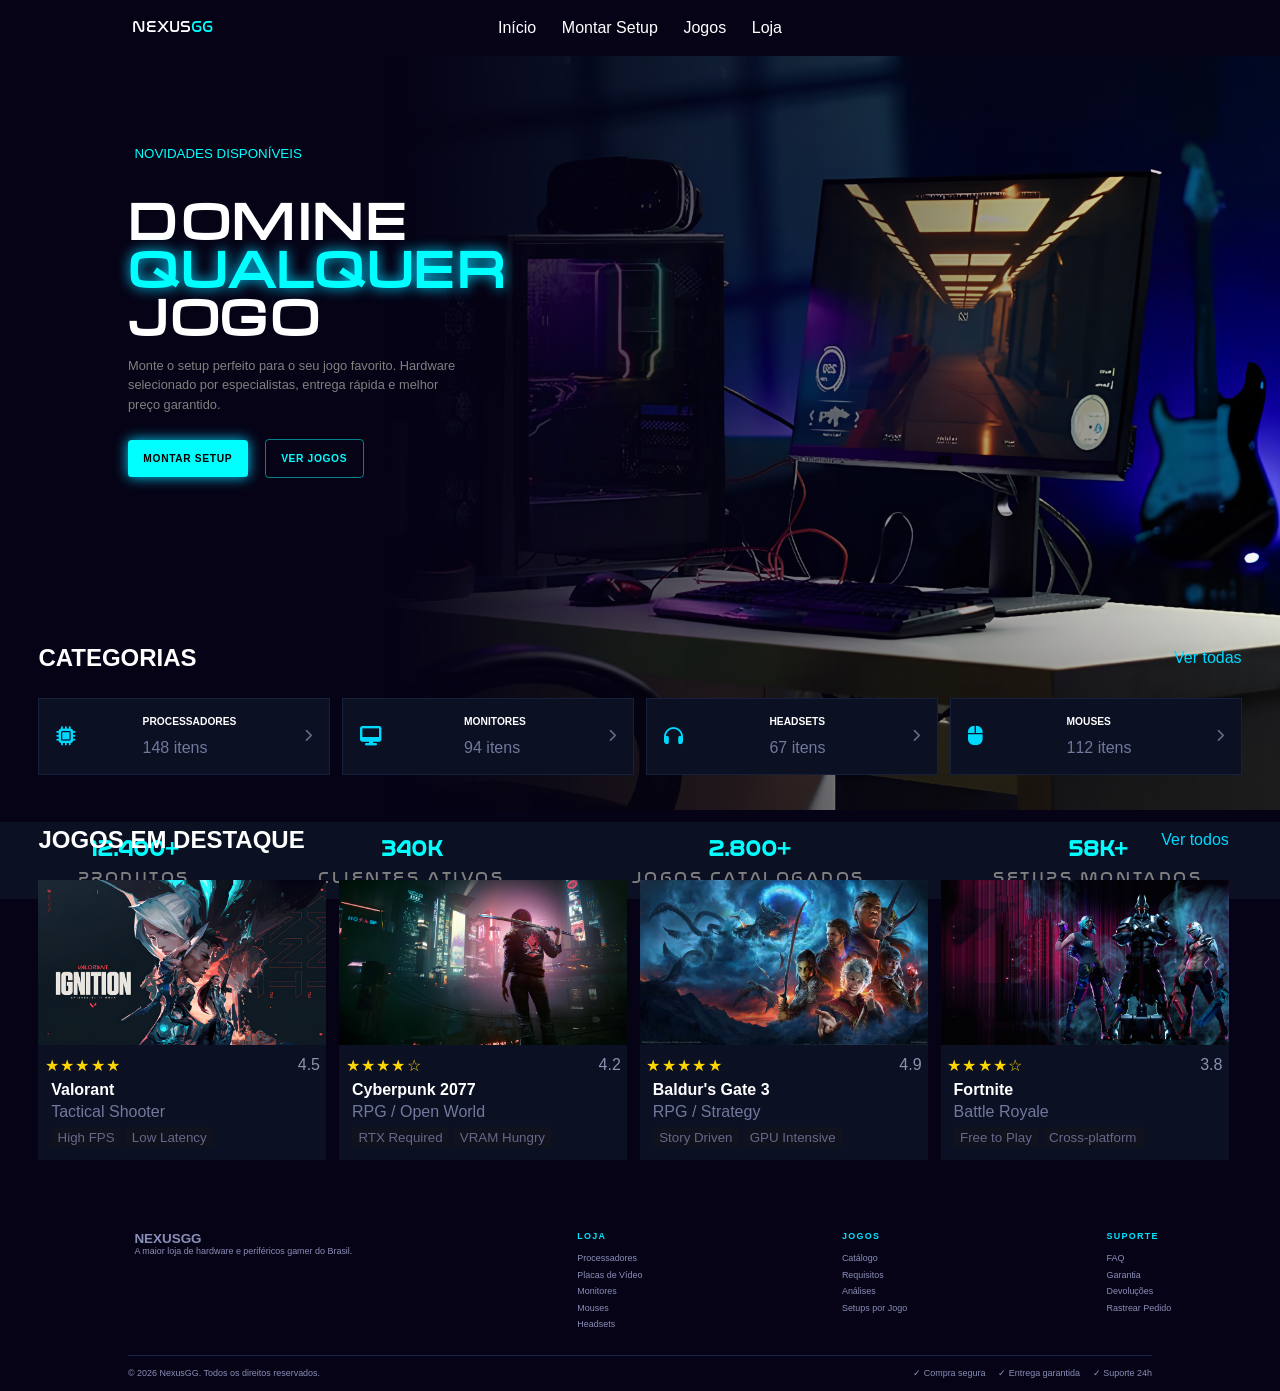
==== commit 67158560: "Home" ====
--- a/index.html
+++ b/index.html
@@ -156,7 +156,7 @@
 
             <div class="game-card">
 
-                <img src="/img/vava.png" alt="">
+                <img src="./img/vava.png" alt="">
 
                 <div class="game-info">
 
@@ -185,7 +185,7 @@
 
             <div class="game-card">
 
-                <img src="/img/cyber.jpg" alt="">
+                <img src="./img/cyber.jpg" alt="">
 
                 <div class="game-info">
 
@@ -214,7 +214,7 @@
 
             <div class="game-card">
 
-                <img src="/img/baldurs.png" alt="">
+                <img src="./img/baldurs.png" alt="">
 
                 <div class="game-info">
 
@@ -243,7 +243,7 @@
 
             <div class="game-card">
 
-                <img src="/img/fortnite.png" alt="">
+                <img src="./img/fortnite.png" alt="">
 
                 <div class="game-info">
 
--- a/style.css
+++ b/style.css
@@ -10,7 +10,7 @@
 }
 
 .bimg{
-    background-image: url(/img/setup.png);
+    background-image: url(./img/setup.png);
     background-size: cover;
     position: absolute;
     background-position: center;
@@ -417,23 +417,25 @@
     padding: 0.5vw;
 }
 
-.footer-col h2,
+.footer-logo{
+    margin-left: 9vw;
+    margin-right: 9vw;
+}
+
+.footer-col{
+    padding: 0 7vw;
+}
 .footer-col h3 {
     color: #00e5ff;
     margin-bottom: 1vw;
     font-size: 0.7vw;
     letter-spacing: 0.1vw;
+}
+
+
+.footer-col ul{
     padding-left: 0;
-    list-style: none;
-}
-
-.footer-col p {
-    line-height: 1.6;
-    font-size: 11px;
-    gap: 15px;
-    padding-left: 0;
-    list-style: none;
-    
+    margin:0;
 }
 
 .footer-col ul li {
@@ -447,7 +449,6 @@
     text-decoration: none;
     transition: 0.3s;
     font-size: 0.7vw;
-    list-style: none;
 }
 
 .footer-col ul li a:hover {
@@ -455,6 +456,8 @@
 }
 
 .footer-bottom {
+    margin-left: 9vw;
+    margin-right: 9vw;
     border-top: 0.1vw solid #16204a;
     padding-top: 1vw;
     display: flex;
